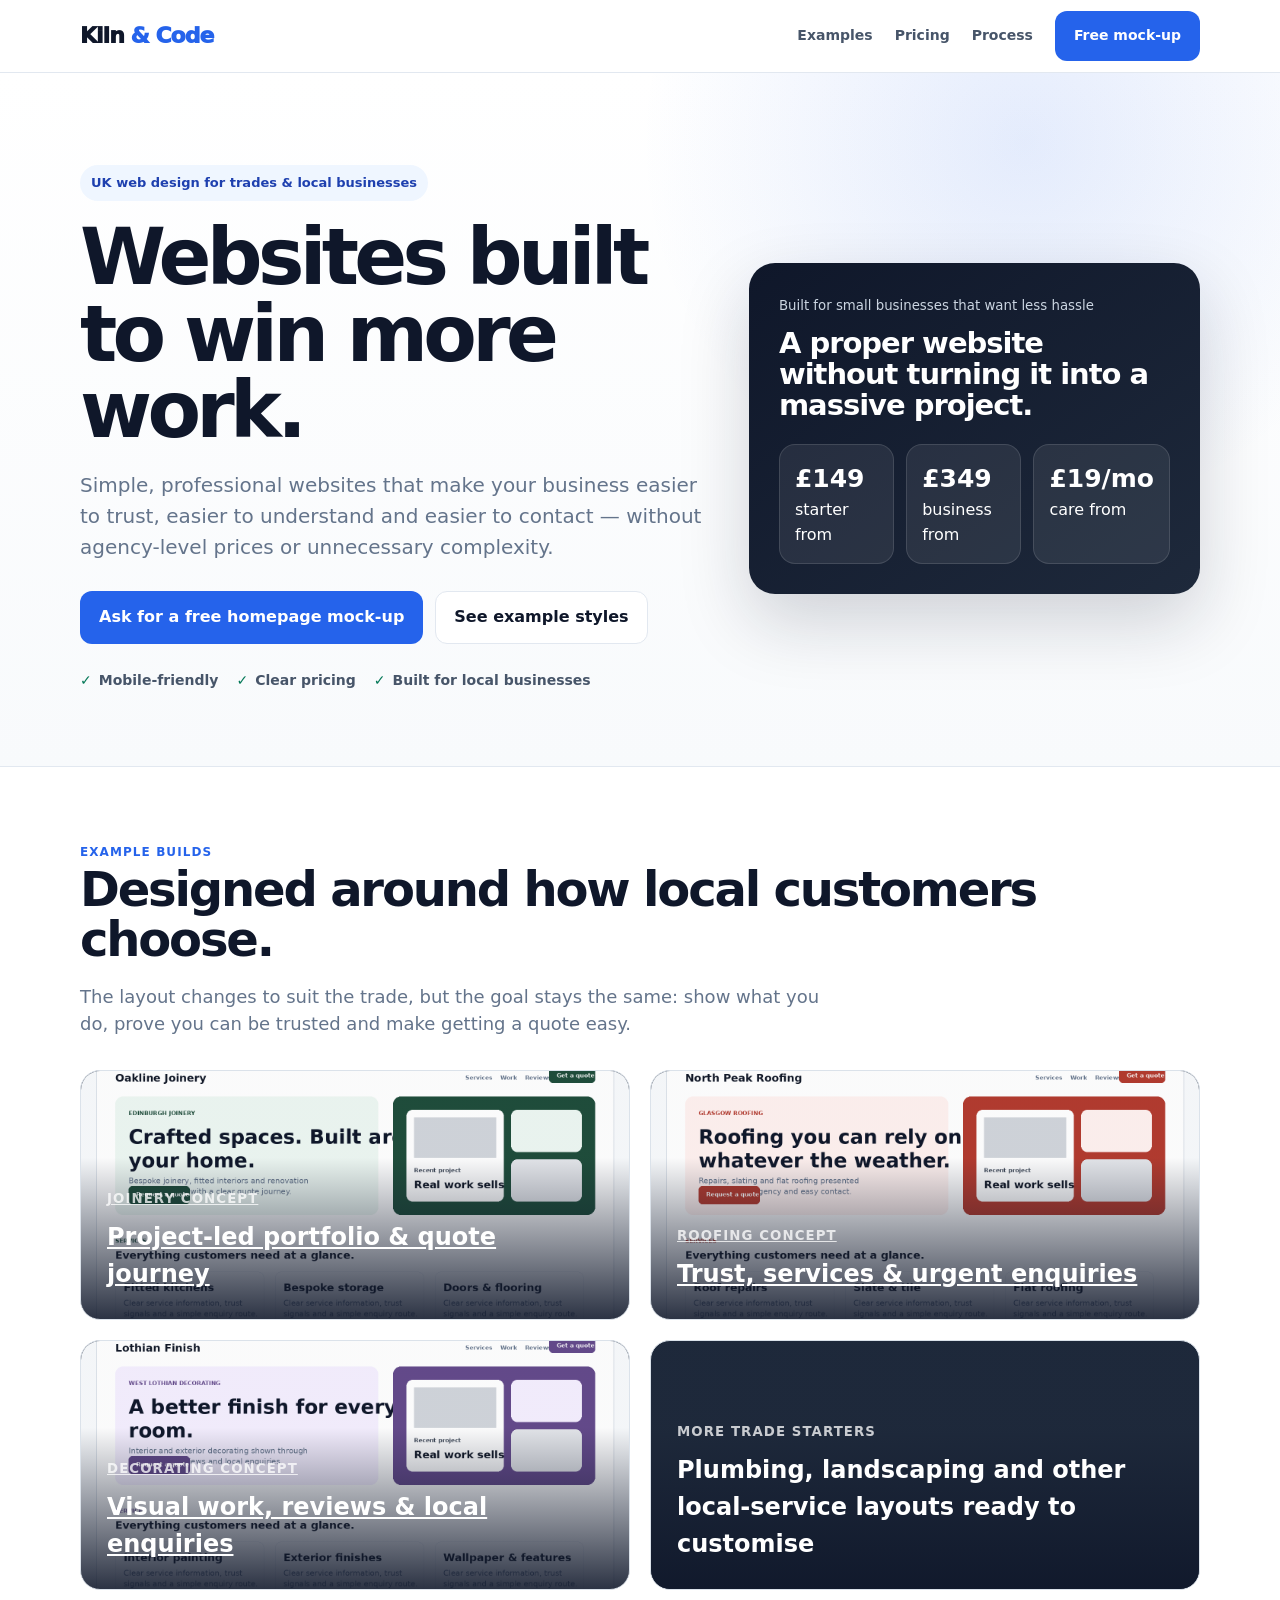
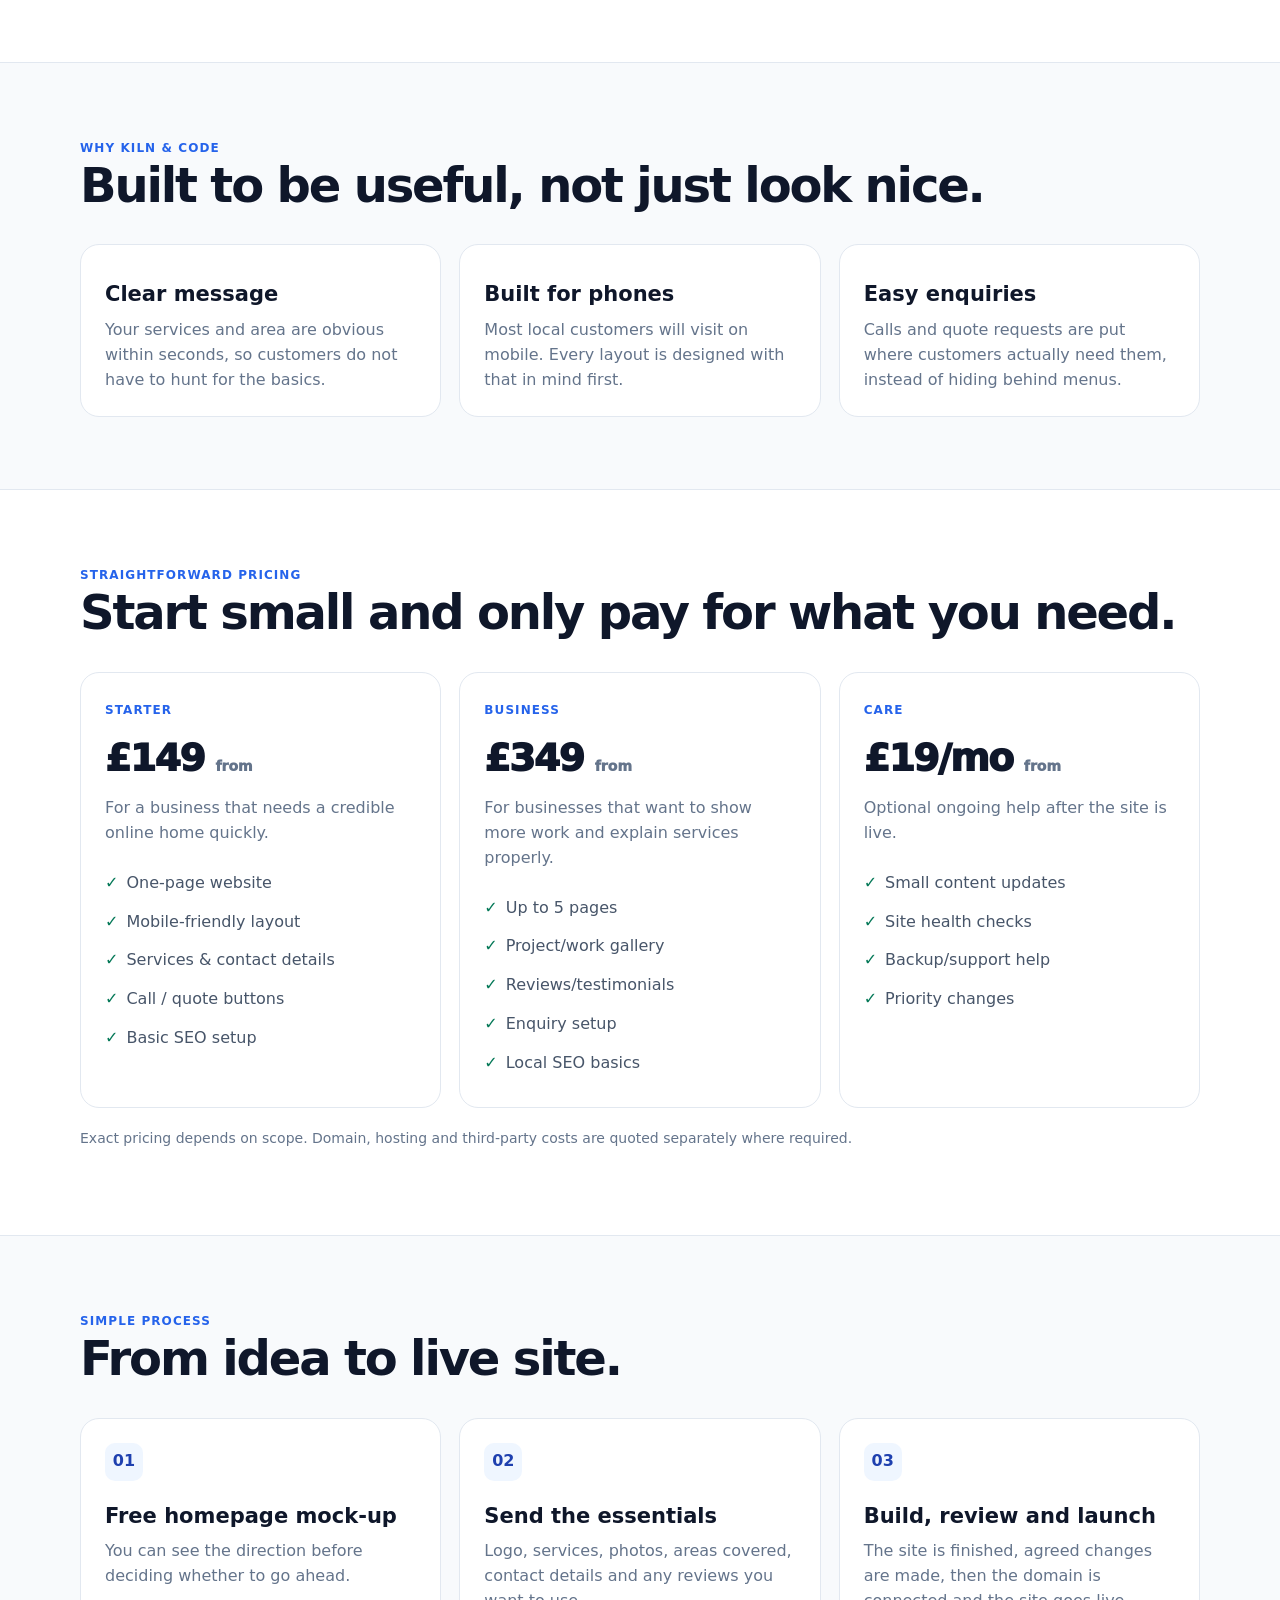
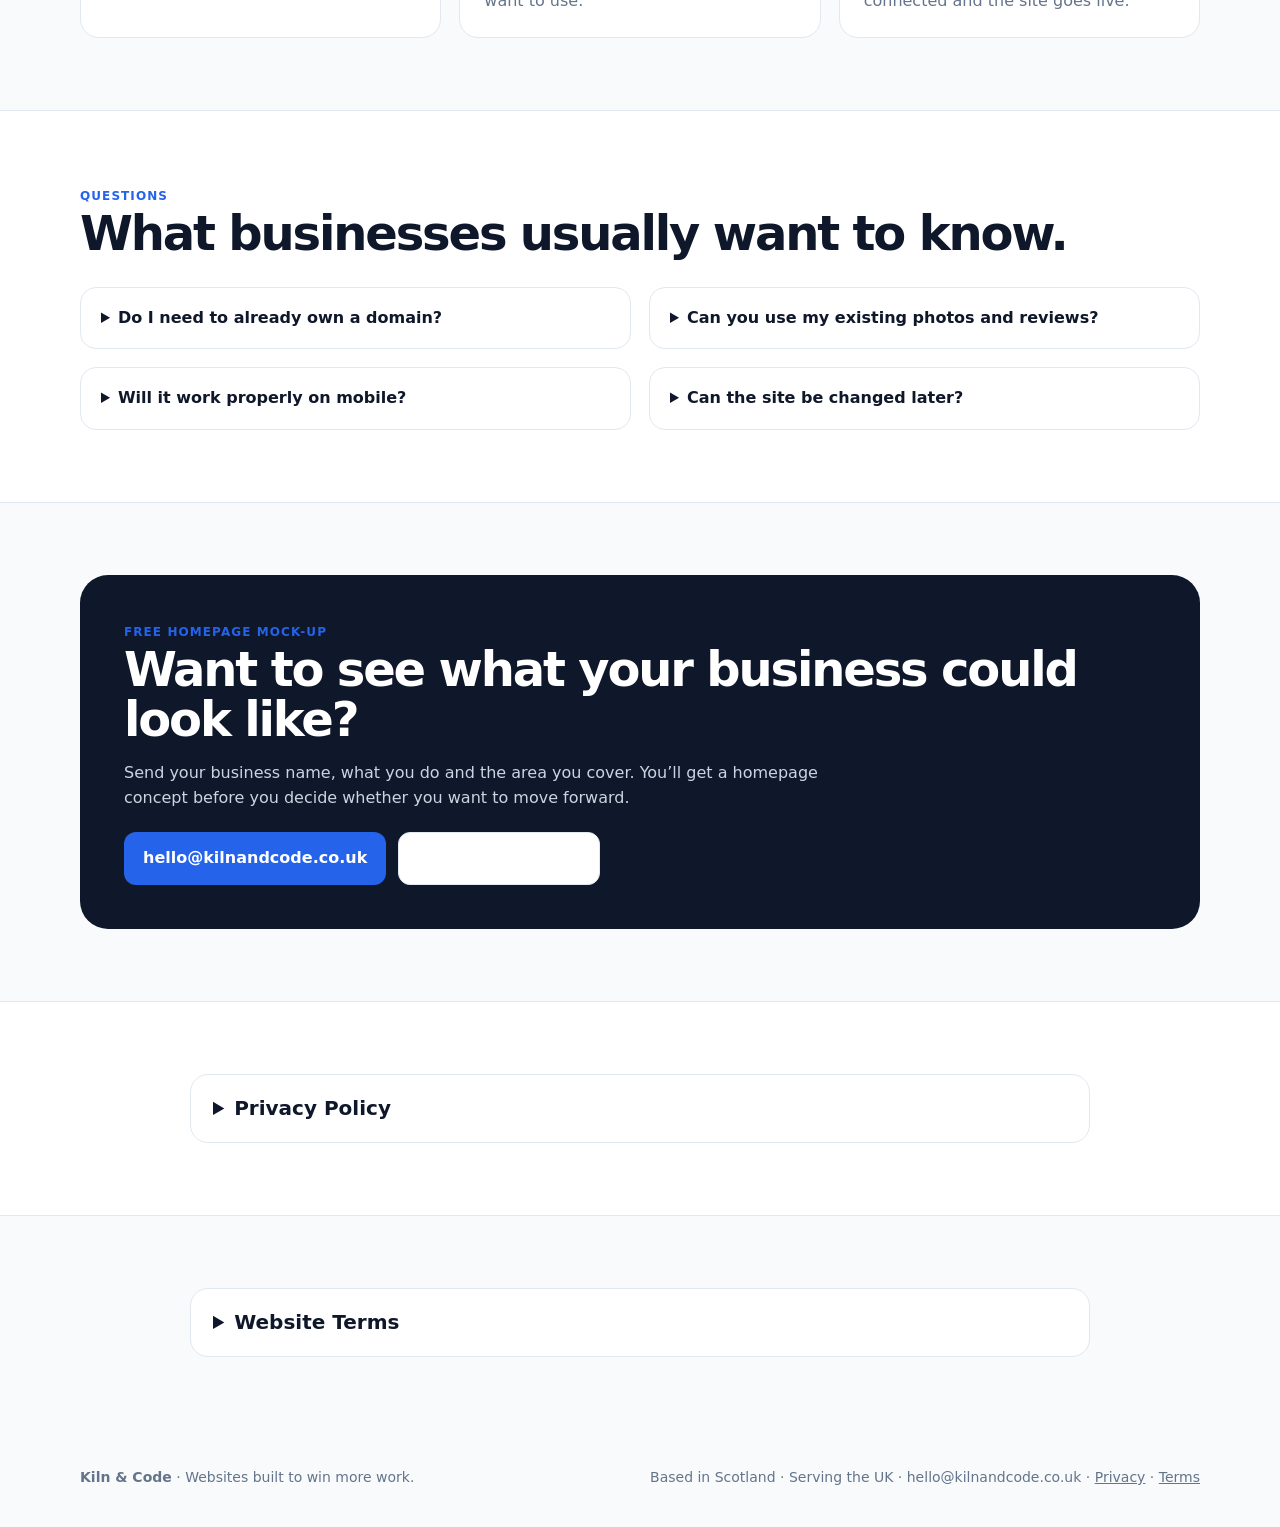
==== index.html @ be952a9f "Update Kiln & Code website for UK-wide service" ====
<!doctype html>
<html lang="en-GB">
<head>
  <meta charset="utf-8">
  <meta name="viewport" content="width=device-width,initial-scale=1">
  <meta name="description" content="Kiln & Code builds straightforward, mobile-friendly websites for trades and local businesses across the UK.">
  <meta name="theme-color" content="#0f172a">
  <title>Kiln & Code — Websites built to win more work</title>
  <style>
    :root{
      --ink:#0f172a; --muted:#64748b; --bg:#f8fafc; --card:#fff; --line:#e2e8f0;
      --accent:#2563eb; --accent-dark:#1d4ed8; --soft:#eff6ff; --success:#047857; --max:1120px;
    }
    *{box-sizing:border-box}
    html{scroll-behavior:smooth}
    body{margin:0;font-family:Inter,ui-sans-serif,system-ui,-apple-system,BlinkMacSystemFont,"Segoe UI",sans-serif;color:var(--ink);background:var(--bg);line-height:1.55}
    a{color:inherit}
    .wrap{width:min(var(--max),calc(100% - 36px));margin:auto}
    .nav{position:sticky;top:0;z-index:20;background:rgba(255,255,255,.94);backdrop-filter:blur(12px);border-bottom:1px solid var(--line)}
    .nav .wrap{height:72px;display:flex;align-items:center;justify-content:space-between;gap:20px}
    .brand{font-weight:950;letter-spacing:-.045em;font-size:22px;text-decoration:none}
    .brand span{color:var(--accent)}
    .links{display:flex;gap:22px;align-items:center}
    .links a{text-decoration:none;color:#475569;font-weight:700;font-size:14px}
    .btn{display:inline-flex;align-items:center;justify-content:center;padding:13px 18px;border-radius:12px;text-decoration:none;font-weight:850;border:1px solid transparent;transition:.2s ease}
    .btn:hover{transform:translateY(-1px)}
    .btn.primary{background:var(--accent);color:#fff}
    .btn.primary:hover{background:var(--accent-dark)}
    .btn.secondary{background:#fff;border-color:var(--line)}
    .hero{padding:92px 0 74px;background:
      radial-gradient(circle at 80% 10%,rgba(37,99,235,.12),transparent 32%),
      linear-gradient(180deg,#fff,#f8fafc)}
    .hero-grid{display:grid;grid-template-columns:1.16fr .84fr;gap:46px;align-items:center}
    .eyebrow{display:inline-flex;align-items:center;gap:8px;padding:8px 11px;border-radius:999px;background:var(--soft);color:#1e40af;font-size:13px;font-weight:850}
    h1{font-size:clamp(46px,7vw,78px);letter-spacing:-.06em;line-height:.98;margin:18px 0 22px}
    .hero p{font-size:20px;color:var(--muted);max-width:700px}
    .actions{display:flex;gap:12px;flex-wrap:wrap;margin-top:28px}
    .trust-row{display:flex;gap:18px;flex-wrap:wrap;margin-top:26px;color:#475569;font-size:14px;font-weight:700}
    .trust-row span:before{content:"✓";color:var(--success);margin-right:7px;font-weight:900}
    .panel{background:linear-gradient(145deg,#0f172a,#1e293b);color:#fff;border-radius:26px;padding:30px;box-shadow:0 28px 70px rgba(15,23,42,.18)}
    .panel small{color:#cbd5e1}
    .panel h2{font-size:29px;line-height:1.08;letter-spacing:-.035em;margin:10px 0 22px}
    .stats{display:grid;grid-template-columns:repeat(3,1fr);gap:12px}
    .stat{background:rgba(255,255,255,.08);border:1px solid rgba(255,255,255,.12);border-radius:16px;padding:15px}
    .stat strong{display:block;font-size:25px}
    .section{padding:72px 0}
    .section.white{background:#fff;border-block:1px solid var(--line)}
    .section h2{font-size:clamp(32px,4vw,48px);letter-spacing:-.045em;margin:0 0 14px;line-height:1.05}
    .lead{font-size:18px;color:var(--muted);max-width:760px}
    .tag{font-size:12px;font-weight:900;color:var(--accent);text-transform:uppercase;letter-spacing:.09em}
    .cards{display:grid;grid-template-columns:repeat(3,1fr);gap:18px;margin-top:34px}
    .card{background:var(--card);border:1px solid var(--line);border-radius:19px;padding:24px}
    .card h3{margin:9px 0 7px;font-size:21px}
    .card p{color:var(--muted);margin:0}
    .price{font-size:38px;font-weight:950;letter-spacing:-.045em;margin:8px 0}
    .price small{font-size:14px;color:var(--muted);letter-spacing:0}
    .features{padding:0;list-style:none;margin:18px 0 0}
    .features li{padding:7px 0;color:#475569}
    .features li:before{content:"✓";font-weight:900;color:var(--success);margin-right:8px}
    .showcase{display:grid;grid-template-columns:repeat(2,1fr);gap:20px;margin-top:32px}
    .shot{min-height:250px;border-radius:20px;color:#fff;display:flex;flex-direction:column;justify-content:flex-end;background:#1e293b;position:relative;overflow:hidden;border:1px solid #dbe2ea}.shot img{position:absolute;inset:0;width:100%;height:100%;object-fit:cover}.shot .shot-copy{position:relative;z-index:2;padding:26px}.shot:after{content:"";position:absolute;inset:0;background:linear-gradient(180deg,rgba(15,23,42,.02) 35%,rgba(15,23,42,.88))}
        .shot small{opacity:.76;font-weight:800;letter-spacing:.08em}
    .shot h3{font-size:24px;margin:8px 0 0}
    .process{counter-reset:step}
    .process .card{position:relative}
    .process .card:before{counter-increment:step;content:"0" counter(step);display:inline-flex;width:38px;height:38px;border-radius:10px;background:var(--soft);color:#1e40af;align-items:center;justify-content:center;font-weight:900;margin-bottom:10px}
    .faq{display:grid;grid-template-columns:1fr 1fr;gap:18px;margin-top:28px}
    .faq details{background:#fff;border:1px solid var(--line);border-radius:16px;padding:18px 20px}
    .faq summary{font-weight:850;cursor:pointer}
    .faq p{color:var(--muted);margin:12px 0 0}
    .contact{background:#0f172a;color:#fff;border-radius:28px;padding:44px}
    .contact p{color:#cbd5e1;max-width:720px}
    .contact-links{display:flex;gap:12px;flex-wrap:wrap;margin-top:22px}
    .note{margin-top:20px;color:#64748b;font-size:14px}
    .footer{padding:38px 0;color:#64748b;font-size:14px}
    .footer-row{display:flex;justify-content:space-between;gap:20px;flex-wrap:wrap}
    @media(max-width:820px){
      .hero-grid,.cards,.showcase,.faq{grid-template-columns:1fr}
      .links a:not(.btn){display:none}
      .hero{padding-top:62px}
      .stats{grid-template-columns:1fr}
      .contact{padding:30px}
    }
  
.legal-wrap{max-width:900px}
.legal-details{border:1px solid var(--line);border-radius:18px;background:#fff;padding:18px 22px}
.legal-details summary{cursor:pointer;font-size:20px;font-weight:900}
.legal-content{margin-top:20px;color:#475569}
.legal-content nav,.legal-content footer{display:none}
.legal-content h1{font-size:34px;line-height:1.1;margin:0 0 14px;letter-spacing:-.03em}
.legal-content h2{font-size:22px;margin:26px 0 8px}
.legal-content p,.legal-content li{font-size:15px}
.legal-content a{color:var(--accent)}

</style>
  <script type="application/ld+json">
  {
    "@context":"https://schema.org",
    "@type":"ProfessionalService",
    "name":"Kiln & Code",
    "url":"https://kilnandcode.co.uk",
    "email":"hello@kilnandcode.co.uk",
    "areaServed":"United Kingdom",
    "description":"Web design for trades and local businesses across the UK."
  }
  </script>
</head>
<body>
  <nav class="nav">
    <div class="wrap">
      <a class="brand" href="#">Kiln <span>& Code</span></a>
      <div class="links">
        <a href="#work">Examples</a>
        <a href="#pricing">Pricing</a>
        <a href="#process">Process</a>
        <a class="btn primary" href="mailto:hello@kilnandcode.co.uk?subject=Free%20homepage%20mock-up">Free mock-up</a>
      </div>
    </div>
  </nav>

  <header class="hero">
    <div class="wrap hero-grid">
      <div>
        <span class="eyebrow">UK web design for trades & local businesses</span>
        <h1>Websites built to win more work.</h1>
        <p>Simple, professional websites that make your business easier to trust, easier to understand and easier to contact — without agency-level prices or unnecessary complexity.</p>
        <div class="actions">
          <a class="btn primary" href="mailto:hello@kilnandcode.co.uk?subject=Free%20homepage%20mock-up&body=Business%20name%3A%0AWhat%20you%20do%3A%0AArea%20you%20cover%3A">Ask for a free homepage mock-up</a>
          <a class="btn secondary" href="#work">See example styles</a>
        </div>
        <div class="trust-row">
          <span>Mobile-friendly</span><span>Clear pricing</span><span>Built for local businesses</span>
        </div>
      </div>

      <aside class="panel">
        <small>Built for small businesses that want less hassle</small>
        <h2>A proper website without turning it into a massive project.</h2>
        <div class="stats">
          <div class="stat"><strong>£149</strong><span>starter from</span></div>
          <div class="stat"><strong>£349</strong><span>business from</span></div>
          <div class="stat"><strong>£19/mo</strong><span>care from</span></div>
        </div>
      </aside>
    </div>
  </header>

  <section class="section white" id="work">
    <div class="wrap">
      <span class="tag">Example builds</span>
      <h2>Designed around how local customers choose.</h2>
      <p class="lead">The layout changes to suit the trade, but the goal stays the same: show what you do, prove you can be trusted and make getting a quote easy.</p>
      <div class="showcase">
        <a class="shot" href="#work"><img src="[data-uri]" alt="Joinery website concept"><div class="shot-copy"><small>JOINERY CONCEPT</small><h3>Project-led portfolio & quote journey</h3></div></a>
        <a class="shot" href="#work"><img src="[data-uri]" alt="Roofing website concept"><div class="shot-copy"><small>ROOFING CONCEPT</small><h3>Trust, services & urgent enquiries</h3></div></a>
        <a class="shot" href="#work"><img src="[data-uri]" alt="Decorator website concept"><div class="shot-copy"><small>DECORATING CONCEPT</small><h3>Visual work, reviews & local enquiries</h3></div></a>
        <div class="shot"><div class="shot-copy"><small>MORE TRADE STARTERS</small><h3>Plumbing, landscaping and other local-service layouts ready to customise</h3></div></div>
      </div>
    </div>
  </section>

  <section class="section">
    <div class="wrap">
      <span class="tag">Why Kiln & Code</span>
      <h2>Built to be useful, not just look nice.</h2>
      <div class="cards">
        <article class="card"><h3>Clear message</h3><p>Your services and area are obvious within seconds, so customers do not have to hunt for the basics.</p></article>
        <article class="card"><h3>Built for phones</h3><p>Most local customers will visit on mobile. Every layout is designed with that in mind first.</p></article>
        <article class="card"><h3>Easy enquiries</h3><p>Calls and quote requests are put where customers actually need them, instead of hiding behind menus.</p></article>
      </div>
    </div>
  </section>

  <section class="section white" id="pricing">
    <div class="wrap">
      <span class="tag">Straightforward pricing</span>
      <h2>Start small and only pay for what you need.</h2>
      <div class="cards">
        <article class="card">
          <span class="tag">Starter</span>
          <div class="price">£149 <small>from</small></div>
          <p>For a business that needs a credible online home quickly.</p>
          <ul class="features">
            <li>One-page website</li><li>Mobile-friendly layout</li><li>Services & contact details</li><li>Call / quote buttons</li><li>Basic SEO setup</li>
          </ul>
        </article>
        <article class="card">
          <span class="tag">Business</span>
          <div class="price">£349 <small>from</small></div>
          <p>For businesses that want to show more work and explain services properly.</p>
          <ul class="features">
            <li>Up to 5 pages</li><li>Project/work gallery</li><li>Reviews/testimonials</li><li>Enquiry setup</li><li>Local SEO basics</li>
          </ul>
        </article>
        <article class="card">
          <span class="tag">Care</span>
          <div class="price">£19/mo <small>from</small></div>
          <p>Optional ongoing help after the site is live.</p>
          <ul class="features">
            <li>Small content updates</li><li>Site health checks</li><li>Backup/support help</li><li>Priority changes</li>
          </ul>
        </article>
      </div>
      <p class="note">Exact pricing depends on scope. Domain, hosting and third-party costs are quoted separately where required.</p>
    </div>
  </section>

  <section class="section process" id="process">
    <div class="wrap">
      <span class="tag">Simple process</span>
      <h2>From idea to live site.</h2>
      <div class="cards">
        <article class="card"><h3>Free homepage mock-up</h3><p>You can see the direction before deciding whether to go ahead.</p></article>
        <article class="card"><h3>Send the essentials</h3><p>Logo, services, photos, areas covered, contact details and any reviews you want to use.</p></article>
        <article class="card"><h3>Build, review and launch</h3><p>The site is finished, agreed changes are made, then the domain is connected and the site goes live.</p></article>
      </div>
    </div>
  </section>

  <section class="section white">
    <div class="wrap">
      <span class="tag">Questions</span>
      <h2>What businesses usually want to know.</h2>
      <div class="faq">
        <details><summary>Do I need to already own a domain?</summary><p>No. If you already have one it can usually be connected; if not, you can be guided through buying one.</p></details>
        <details><summary>Can you use my existing photos and reviews?</summary><p>Yes, as long as you have permission to use them. Real work and genuine customer feedback usually make a site much stronger.</p></details>
        <details><summary>Will it work properly on mobile?</summary><p>Yes. Mobile layout is treated as a core part of the build, not an afterthought.</p></details>
        <details><summary>Can the site be changed later?</summary><p>Yes. Small ongoing updates can be handled through the optional care plan, or changes can be quoted separately.</p></details>
      </div>
    </div>
  </section>

  <section class="section">
    <div class="wrap contact">
      <span class="tag">Free homepage mock-up</span>
      <h2>Want to see what your business could look like?</h2>
      <p>Send your business name, what you do and the area you cover. You’ll get a homepage concept before you decide whether you want to move forward.</p>
      <div class="contact-links">
        <a class="btn primary" href="mailto:hello@kilnandcode.co.uk?subject=Free%20homepage%20mock-up&body=Business%20name%3A%0AWhat%20you%20do%3A%0AArea%20you%20cover%3A">hello@kilnandcode.co.uk</a>
        <a class="btn secondary" href="https://kilnandcode.co.uk">kilnandcode.co.uk</a>
      </div>
    </div>
  </section>

  
<section class="section white" id="privacy">
  <div class="wrap legal-wrap">
    <details class="legal-details">
      <summary>Privacy Policy</summary>
      <div class="legal-content"><main class="wrap"><a class="back" href="/">← Kiln & Code</a><h1>Privacy Policy</h1><p>Last updated: 28 September 2026</p><div class="box"><strong>Contact:</strong> hello@kilnandcode.co.uk</div><p>Kiln & Code is a web-design business based in Scotland. This notice explains how personal information is handled when you visit our website or contact us.</p><h2>Information we collect</h2><p>We may receive your name, email address, phone number, business details and any information you choose to send us by email or during a project enquiry. The current website does not use an enquiry form, advertising trackers or analytics cookies.</p><h2>Why we use it</h2><p>We use information to respond to enquiries, prepare website mock-ups and quotes, deliver agreed services, manage payments and keep appropriate business records. Depending on the situation, our lawful basis may be taking steps at your request before a contract, performing a contract, complying with legal obligations, or our legitimate interests in running and improving the business.</p><h2>Who may receive information</h2><p>We may use service providers such as email, hosting, cloud-storage and payment providers where necessary to run the business. These providers process information under their own terms and data-protection obligations. We do not sell personal information.</p><h2>How long we keep it</h2><p>We keep information only for as long as reasonably needed for the enquiry, project, accounting, legal or support purpose for which it was collected.</p><h2>Your rights</h2><p>Depending on UK data-protection law and your circumstances, you may have rights to access, correct, erase, restrict or object to certain uses of your information. You may also complain to the UK Information Commissioner’s Office (ICO).</p><h2>Updates</h2><p>If we later add analytics, cookies, contact forms or other tools that change how data is handled, this notice will be updated.</p></main></div>
    </details>
  </div>
</section>
<section class="section" id="terms">
  <div class="wrap legal-wrap">
    <details class="legal-details">
      <summary>Website Terms</summary>
      <div class="legal-content"><main class="wrap"><a class="back" href="/">← Kiln & Code</a><h1>Website Terms</h1><p>Last updated: 28 September 2026</p><div class="box">These are terms for using this public website. Individual client projects are subject to a separate agreed scope, quote and any service terms provided for that project.</div><h2>Website information</h2><p>We aim to keep this website accurate and useful, but information may change. Package prices shown as “from” prices are indicative starting points and do not create a binding quote or contract.</p><h2>Demo work</h2><p>Concept examples on this site may use fictional businesses and illustrative content to demonstrate possible website styles. They should not be treated as claims that the fictional businesses are real clients.</p><h2>Intellectual property</h2><p>Unless otherwise stated, the Kiln & Code branding, website copy, layouts and original demo material on this site are owned by Kiln & Code or used with permission. You may view the site for normal personal or business evaluation, but you may not copy or republish substantial parts without permission.</p><h2>External services and links</h2><p>Links to third-party services are provided for convenience. We are not responsible for the content, security or availability of third-party sites.</p><h2>Liability</h2><p>Nothing in these terms excludes liability where the law does not allow it to be excluded. Subject to that, this website is provided for general information and we are not responsible for losses caused solely by reliance on information on this public site where a project-specific written agreement would reasonably be expected.</p><h2>Governing law</h2><p>These website terms are governed by the law of Scotland. If you have a question about these terms, email hello@kilnandcode.co.uk.</p></main></div>
    </details>
  </div>
</section>
<footer class="footer">
    <div class="wrap footer-row">
      <div><strong>Kiln & Code</strong> · Websites built to win more work.</div>
      <div>Based in Scotland · Serving the UK · hello@kilnandcode.co.uk · <a href="#privacy">Privacy</a> · <a href="#terms">Terms</a></div>
    </div>
  </footer>
</body>
</html>
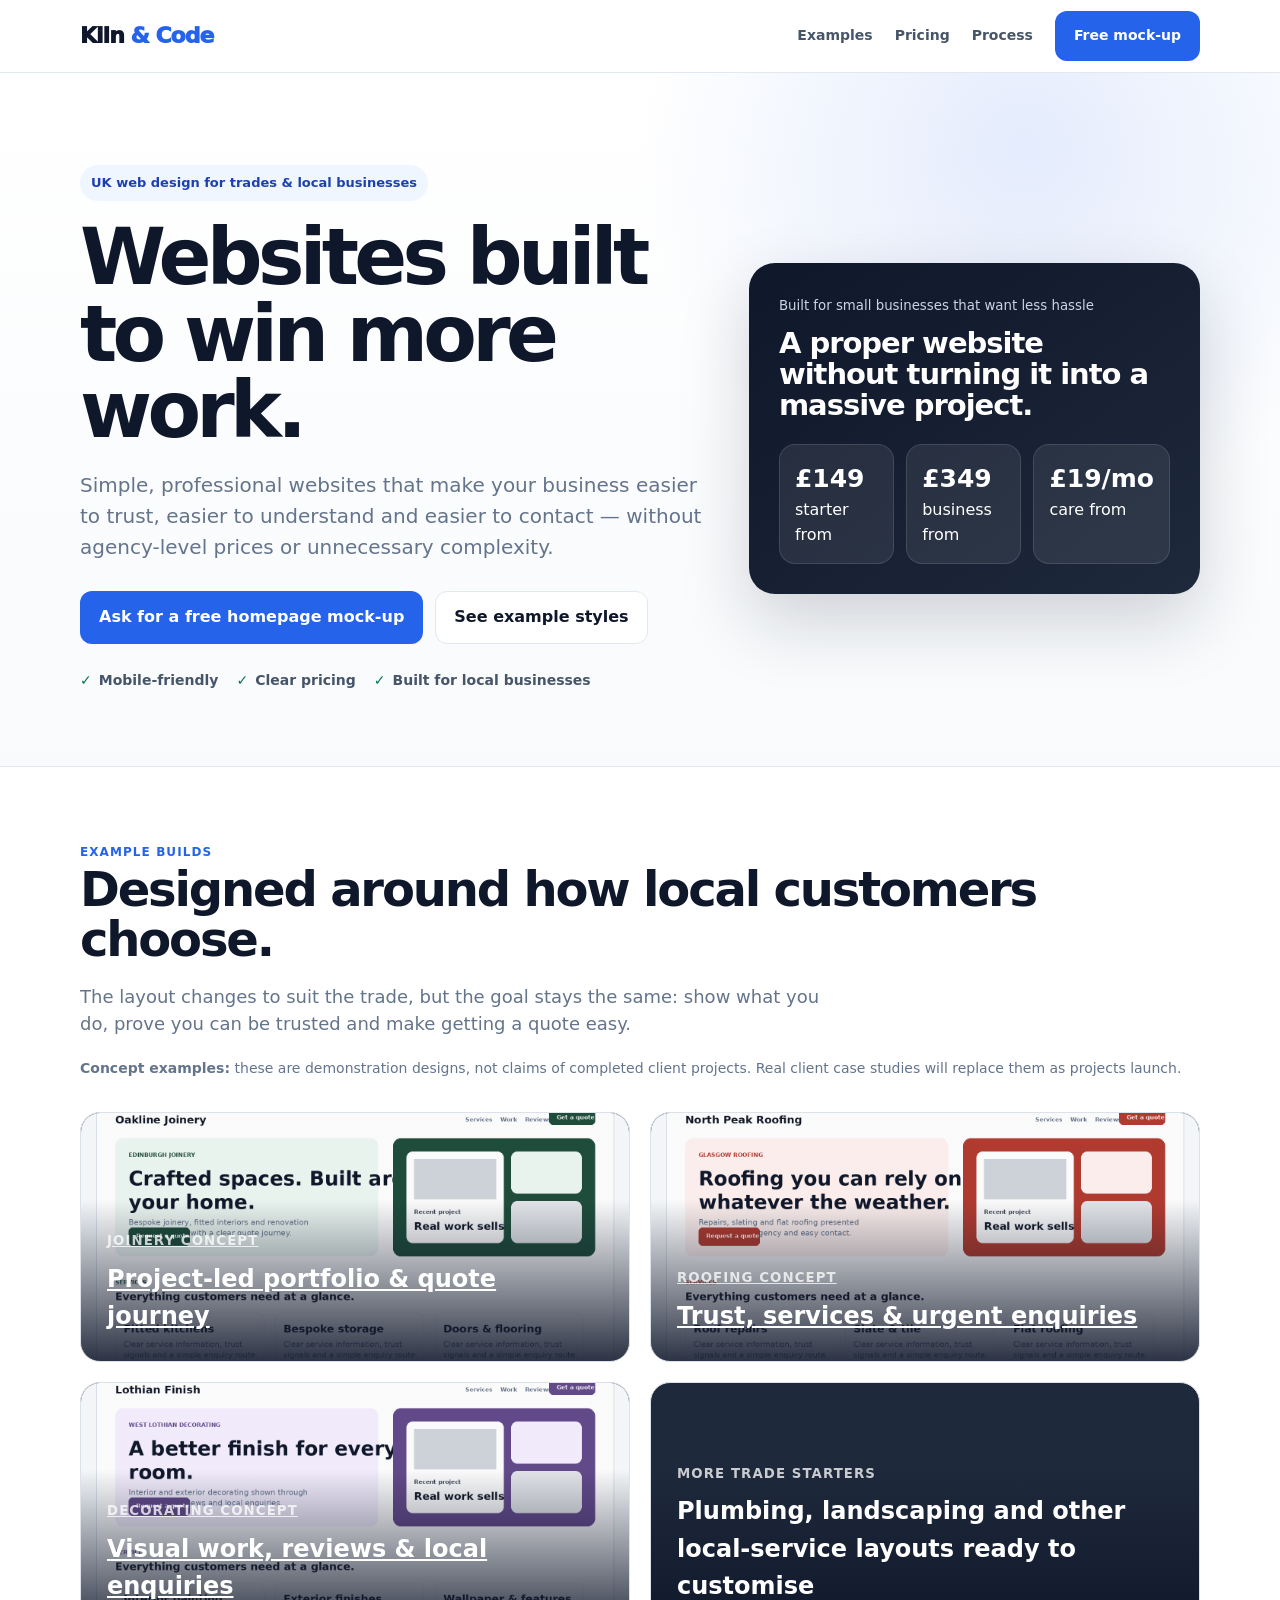
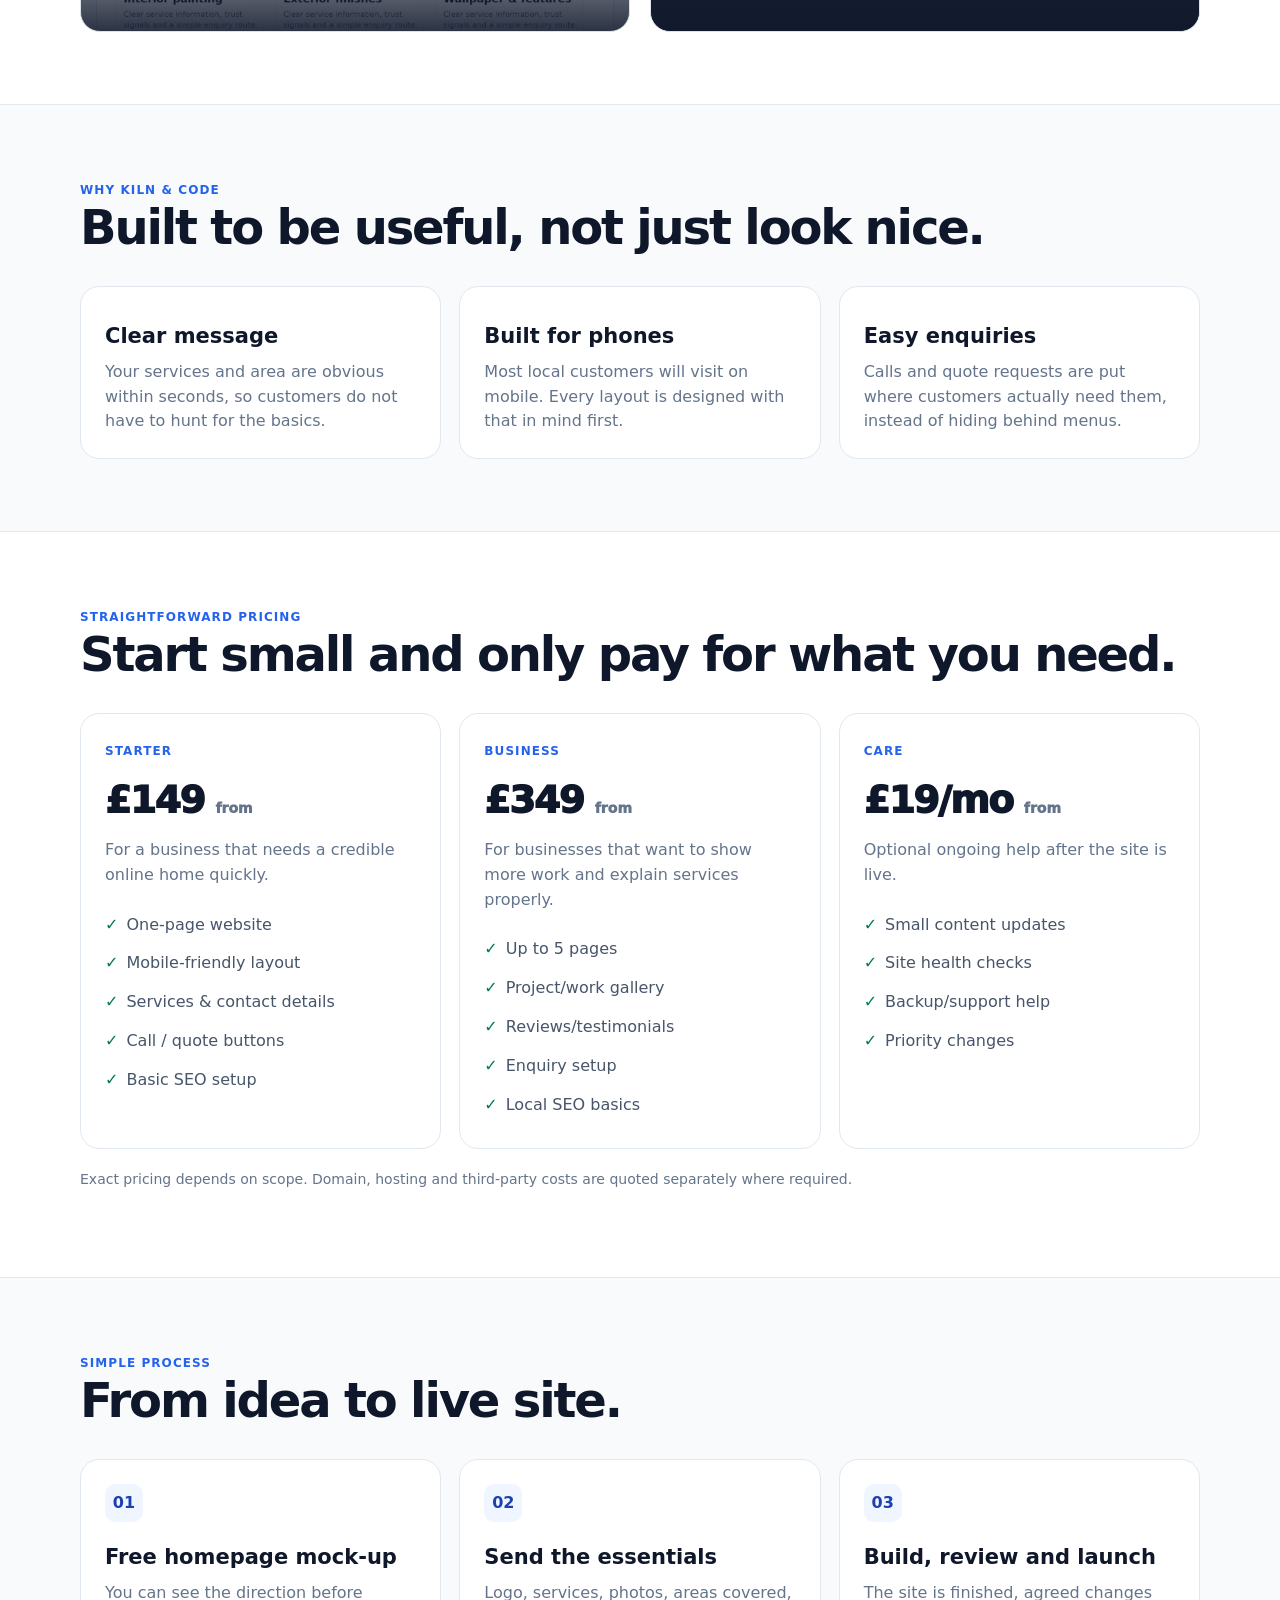
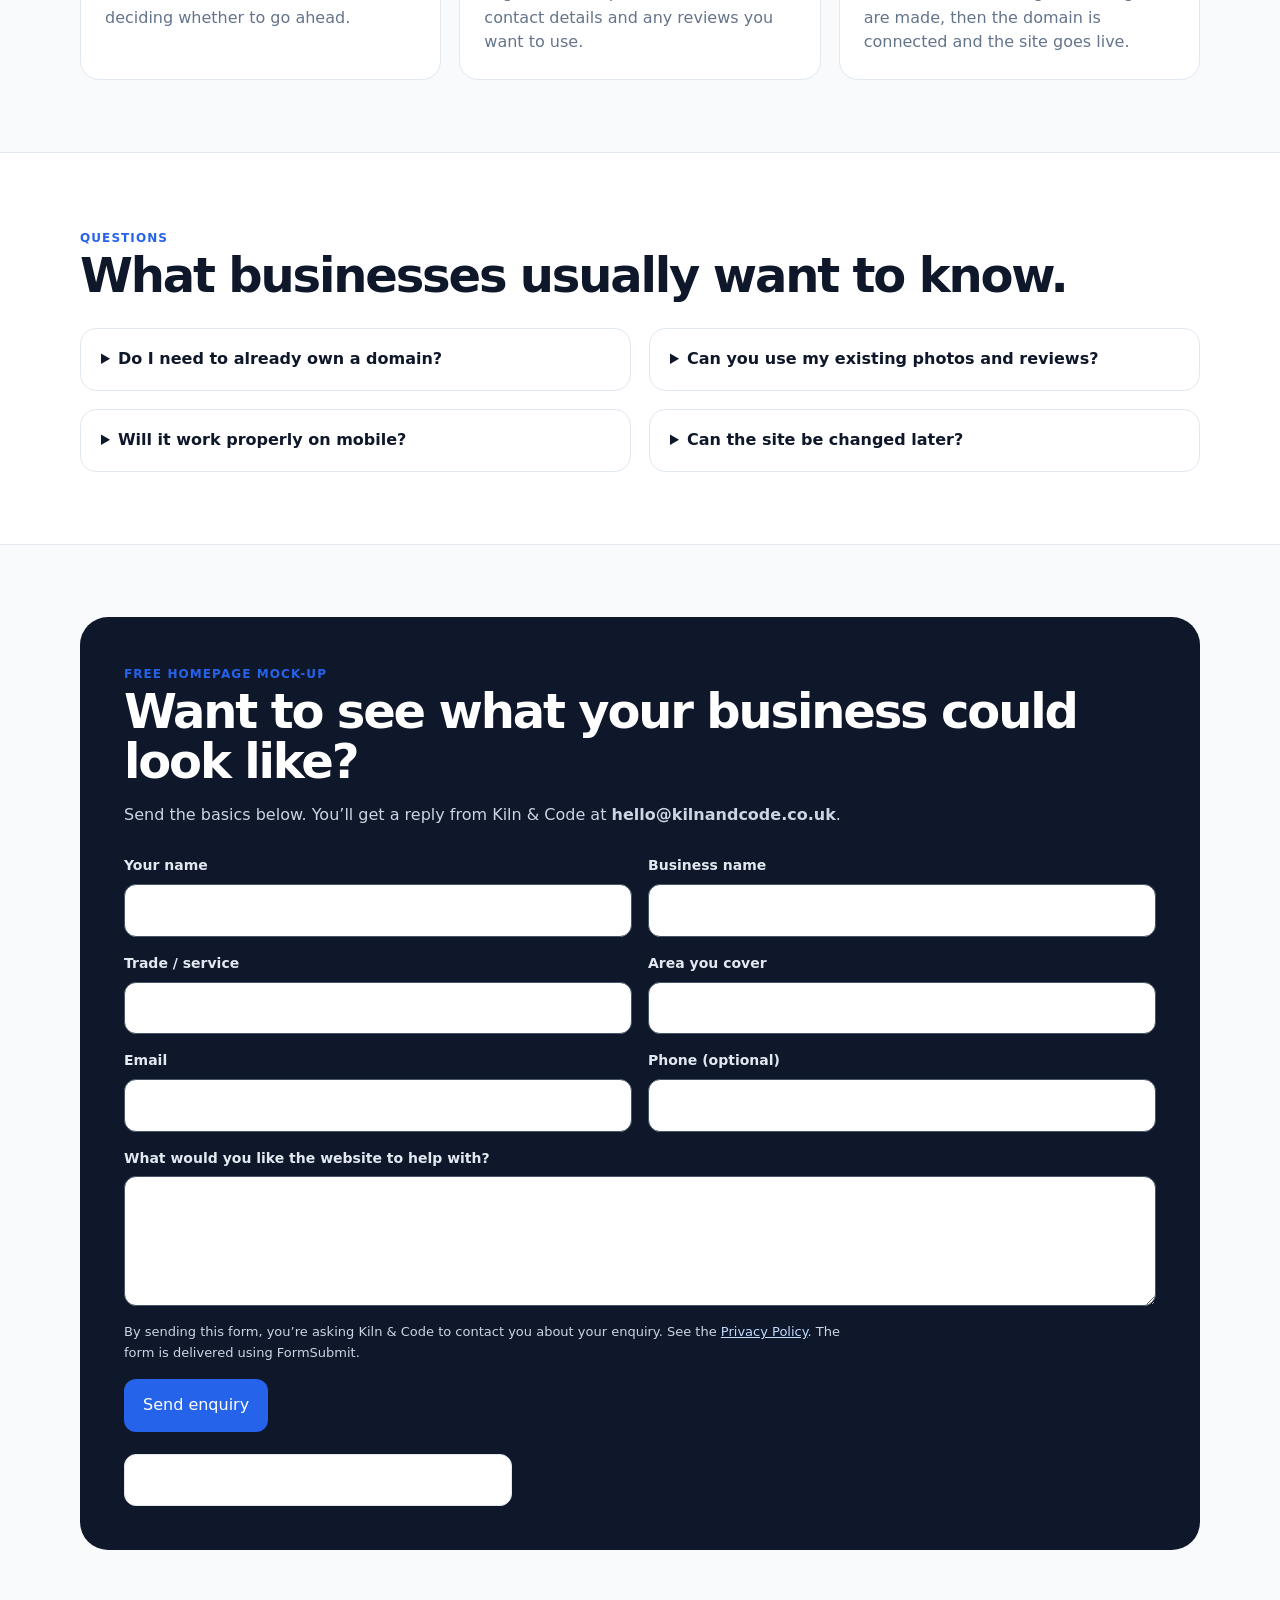
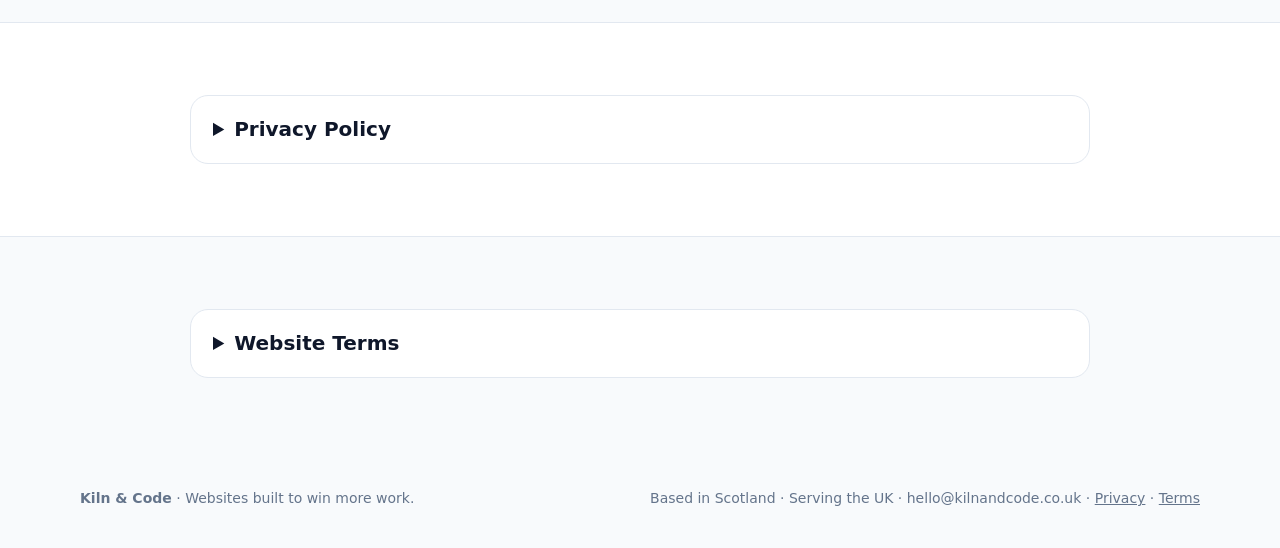
==== commit f8652ddc: "Improve UK lead capture, privacy and SEO" ====
--- a/index.html
+++ b/index.html
@@ -4,6 +4,16 @@
   <meta charset="utf-8">
   <meta name="viewport" content="width=device-width,initial-scale=1">
   <meta name="description" content="Kiln & Code builds straightforward, mobile-friendly websites for trades and local businesses across the UK.">
+  <meta name="robots" content="index,follow">
+  <link rel="canonical" href="https://www.kilnandcode.co.uk/">
+  <link rel="icon" href="/favicon.svg" type="image/svg+xml">
+  <meta property="og:title" content="Kiln & Code — Websites built to win more work">
+  <meta property="og:description" content="Straightforward, mobile-friendly websites for trades and local businesses across the UK.">
+  <meta property="og:type" content="website">
+  <meta property="og:url" content="https://www.kilnandcode.co.uk/">
+  <meta name="twitter:card" content="summary">
+  <meta name="twitter:title" content="Kiln & Code — Websites built to win more work">
+  <meta name="twitter:description" content="Straightforward, mobile-friendly websites for trades and local businesses across the UK.">
   <meta name="theme-color" content="#0f172a">
   <title>Kiln & Code — Websites built to win more work</title>
   <style>
@@ -74,12 +84,25 @@
     .note{margin-top:20px;color:#64748b;font-size:14px}
     .footer{padding:38px 0;color:#64748b;font-size:14px}
     .footer-row{display:flex;justify-content:space-between;gap:20px;flex-wrap:wrap}
+    .enquiry-form{margin-top:28px;display:grid;grid-template-columns:1fr 1fr;gap:16px}
+    .field{display:flex;flex-direction:column;gap:7px}
+    .field.full{grid-column:1/-1}
+    .field label{font-size:14px;font-weight:800;color:#e2e8f0}
+    .field input,.field textarea{width:100%;border:1px solid #475569;border-radius:12px;padding:13px 14px;font:inherit;background:#fff;color:#0f172a}
+    .field input:focus,.field textarea:focus{outline:3px solid rgba(96,165,250,.35);border-color:#60a5fa}
+    .field textarea{min-height:130px;resize:vertical}
+    .form-note{grid-column:1/-1;font-size:13px;color:#cbd5e1!important;margin:0}
+    .form-note a{color:#bfdbfe}
+    .enquiry-form .submit{grid-column:1/-1;justify-self:start;cursor:pointer;font:inherit}
+    .hp{position:absolute!important;left:-9999px!important;opacity:0!important}
     @media(max-width:820px){
       .hero-grid,.cards,.showcase,.faq{grid-template-columns:1fr}
       .links a:not(.btn){display:none}
       .hero{padding-top:62px}
       .stats{grid-template-columns:1fr}
       .contact{padding:30px}
+      .enquiry-form{grid-template-columns:1fr}
+      .field.full,.form-note,.enquiry-form .submit{grid-column:1}
     }
   
 .legal-wrap{max-width:900px}
@@ -98,7 +121,7 @@
     "@context":"https://schema.org",
     "@type":"ProfessionalService",
     "name":"Kiln & Code",
-    "url":"https://kilnandcode.co.uk",
+    "url":"https://www.kilnandcode.co.uk",
     "email":"hello@kilnandcode.co.uk",
     "areaServed":"United Kingdom",
     "description":"Web design for trades and local businesses across the UK."
@@ -113,7 +136,7 @@
         <a href="#work">Examples</a>
         <a href="#pricing">Pricing</a>
         <a href="#process">Process</a>
-        <a class="btn primary" href="mailto:hello@kilnandcode.co.uk?subject=Free%20homepage%20mock-up">Free mock-up</a>
+        <a class="btn primary" href="#enquiry">Free mock-up</a>
       </div>
     </div>
   </nav>
@@ -125,7 +148,7 @@
         <h1>Websites built to win more work.</h1>
         <p>Simple, professional websites that make your business easier to trust, easier to understand and easier to contact — without agency-level prices or unnecessary complexity.</p>
         <div class="actions">
-          <a class="btn primary" href="mailto:hello@kilnandcode.co.uk?subject=Free%20homepage%20mock-up&body=Business%20name%3A%0AWhat%20you%20do%3A%0AArea%20you%20cover%3A">Ask for a free homepage mock-up</a>
+          <a class="btn primary" href="#enquiry">Ask for a free homepage mock-up</a>
           <a class="btn secondary" href="#work">See example styles</a>
         </div>
         <div class="trust-row">
@@ -150,6 +173,7 @@
       <span class="tag">Example builds</span>
       <h2>Designed around how local customers choose.</h2>
       <p class="lead">The layout changes to suit the trade, but the goal stays the same: show what you do, prove you can be trusted and make getting a quote easy.</p>
+      <p class="note"><strong>Concept examples:</strong> these are demonstration designs, not claims of completed client projects. Real client case studies will replace them as projects launch.</p>
       <div class="showcase">
         <a class="shot" href="#work"><img src="[data-uri]" alt="Joinery website concept"><div class="shot-copy"><small>JOINERY CONCEPT</small><h3>Project-led portfolio & quote journey</h3></div></a>
         <a class="shot" href="#work"><img src="[data-uri]" alt="Roofing website concept"><div class="shot-copy"><small>ROOFING CONCEPT</small><h3>Trust, services & urgent enquiries</h3></div></a>
@@ -230,14 +254,29 @@
     </div>
   </section>
 
-  <section class="section">
+  <section class="section" id="enquiry">
     <div class="wrap contact">
       <span class="tag">Free homepage mock-up</span>
       <h2>Want to see what your business could look like?</h2>
-      <p>Send your business name, what you do and the area you cover. You’ll get a homepage concept before you decide whether you want to move forward.</p>
+      <p>Send the basics below. You’ll get a reply from Kiln & Code at <strong>hello@kilnandcode.co.uk</strong>.</p>
+      <form class="enquiry-form" action="https://formsubmit.co/hello@kilnandcode.co.uk" method="POST">
+        <input type="hidden" name="_subject" value="New Kiln & Code website enquiry">
+        <input type="hidden" name="_template" value="table">
+        <input type="hidden" name="_next" value="https://www.kilnandcode.co.uk/thanks.html">
+        <input type="hidden" name="_url" value="https://www.kilnandcode.co.uk/">
+        <input class="hp" type="text" name="_honey" tabindex="-1" autocomplete="off">
+        <div class="field"><label for="name">Your name</label><input id="name" name="name" autocomplete="name" required></div>
+        <div class="field"><label for="business">Business name</label><input id="business" name="business" autocomplete="organization" required></div>
+        <div class="field"><label for="trade">Trade / service</label><input id="trade" name="trade" required></div>
+        <div class="field"><label for="area">Area you cover</label><input id="area" name="area" required></div>
+        <div class="field"><label for="email">Email</label><input id="email" name="email" type="email" autocomplete="email" required></div>
+        <div class="field"><label for="phone">Phone (optional)</label><input id="phone" name="phone" type="tel" autocomplete="tel"></div>
+        <div class="field full"><label for="message">What would you like the website to help with?</label><textarea id="message" name="message" required></textarea></div>
+        <p class="form-note">By sending this form, you’re asking Kiln & Code to contact you about your enquiry. See the <a href="#privacy">Privacy Policy</a>. The form is delivered using FormSubmit.</p>
+        <button class="btn primary submit" type="submit">Send enquiry</button>
+      </form>
       <div class="contact-links">
-        <a class="btn primary" href="mailto:hello@kilnandcode.co.uk?subject=Free%20homepage%20mock-up&body=Business%20name%3A%0AWhat%20you%20do%3A%0AArea%20you%20cover%3A">hello@kilnandcode.co.uk</a>
-        <a class="btn secondary" href="https://kilnandcode.co.uk">kilnandcode.co.uk</a>
+        <a class="btn secondary" href="mailto:hello@kilnandcode.co.uk">Prefer email? hello@kilnandcode.co.uk</a>
       </div>
     </div>
   </section>
@@ -247,7 +286,7 @@
   <div class="wrap legal-wrap">
     <details class="legal-details">
       <summary>Privacy Policy</summary>
-      <div class="legal-content"><main class="wrap"><a class="back" href="/">← Kiln & Code</a><h1>Privacy Policy</h1><p>Last updated: 28 September 2026</p><div class="box"><strong>Contact:</strong> hello@kilnandcode.co.uk</div><p>Kiln & Code is a web-design business based in Scotland. This notice explains how personal information is handled when you visit our website or contact us.</p><h2>Information we collect</h2><p>We may receive your name, email address, phone number, business details and any information you choose to send us by email or during a project enquiry. The current website does not use an enquiry form, advertising trackers or analytics cookies.</p><h2>Why we use it</h2><p>We use information to respond to enquiries, prepare website mock-ups and quotes, deliver agreed services, manage payments and keep appropriate business records. Depending on the situation, our lawful basis may be taking steps at your request before a contract, performing a contract, complying with legal obligations, or our legitimate interests in running and improving the business.</p><h2>Who may receive information</h2><p>We may use service providers such as email, hosting, cloud-storage and payment providers where necessary to run the business. These providers process information under their own terms and data-protection obligations. We do not sell personal information.</p><h2>How long we keep it</h2><p>We keep information only for as long as reasonably needed for the enquiry, project, accounting, legal or support purpose for which it was collected.</p><h2>Your rights</h2><p>Depending on UK data-protection law and your circumstances, you may have rights to access, correct, erase, restrict or object to certain uses of your information. You may also complain to the UK Information Commissioner’s Office (ICO).</p><h2>Updates</h2><p>If we later add analytics, cookies, contact forms or other tools that change how data is handled, this notice will be updated.</p></main></div>
+      <div class="legal-content"><main class="wrap"><a class="back" href="/">← Kiln & Code</a><h1>Privacy Policy</h1><p>Last updated: 28 September 2026</p><div class="box"><strong>Contact:</strong> hello@kilnandcode.co.uk</div><p>Kiln & Code is a web-design business based in Scotland and serving the UK. This notice explains how personal information is handled when you visit the website, make an enquiry, become a client, or receive limited business-to-business outreach from us.</p><h2>Information we collect</h2><p>When you contact us or use the enquiry form, we may receive your name, email address, phone number, business details and any information you choose to send. For targeted business outreach, we may also record limited public business-contact information such as a business name, contact name or role where publicly listed, business email or phone number, company status, website status, source links and outreach or opt-out history.</p><h2>Where business-contact information comes from</h2><p>Business-contact information used for outreach may come from publicly available sources such as a business website, Companies House, public trade or local-authority directories, and reputable business listings. Public availability does not by itself mean that a person has consented to marketing.</p><h2>Why we use information</h2><p>We use information to respond to enquiries, prepare website mock-ups and quotes, deliver agreed services, manage payments, keep appropriate business records and, where permitted, carry out proportionate business-to-business outreach. Depending on the situation, our lawful basis may include taking steps at your request before a contract, performing a contract, complying with legal obligations, or legitimate interests after considering the impact on the individual.</p><h2>Business outreach and your choices</h2><p>Our unsolicited email outreach is aimed at corporate businesses and uses verified public business contact routes. We identify Kiln & Code in the message and provide a simple way to object or opt out. We do not treat a public email address as consent, and we do not knowingly send unsolicited electronic-mail marketing to sole traders or other individual subscribers unless a lawful PECR route applies. You can object to direct marketing at any time by replying to an outreach message or emailing hello@kilnandcode.co.uk.</p><h2>Enquiry form provider</h2><p>The website enquiry form is delivered using FormSubmit, which processes the information you enter so it can be emailed to Kiln & Code. FormSubmit states that form submissions may be retained by its service for up to 30 days. You can instead contact us directly by email if you prefer not to use the form.</p><h2>Who may receive information</h2><p>We may use service providers such as email, website hosting, cloud storage, form delivery and payment providers where necessary to run the business. These providers process information under their own terms and data-protection obligations. We do not sell personal information.</p><h2>How long we keep it</h2><p>We keep information only for as long as reasonably needed for the enquiry, project, accounting, legal, support or outreach purpose for which it was collected. If you object to marketing or opt out, we may keep a minimal suppression record, such as the business/contact identifier and opt-out date, so we can honour that request and avoid contacting you again.</p><h2>Your rights</h2><p>Depending on UK data-protection law and your circumstances, you may have rights to access, correct, erase, restrict or object to certain uses of your information. You have an absolute right to object to the use of your personal data for direct marketing. You may also complain to the UK Information Commissioner’s Office (ICO).</p><h2>Updates</h2><p>We regularly review this notice and will update it if our website, outreach process or service providers materially change how personal information is handled.</p></main></div></main></div>
     </details>
   </div>
 </section>
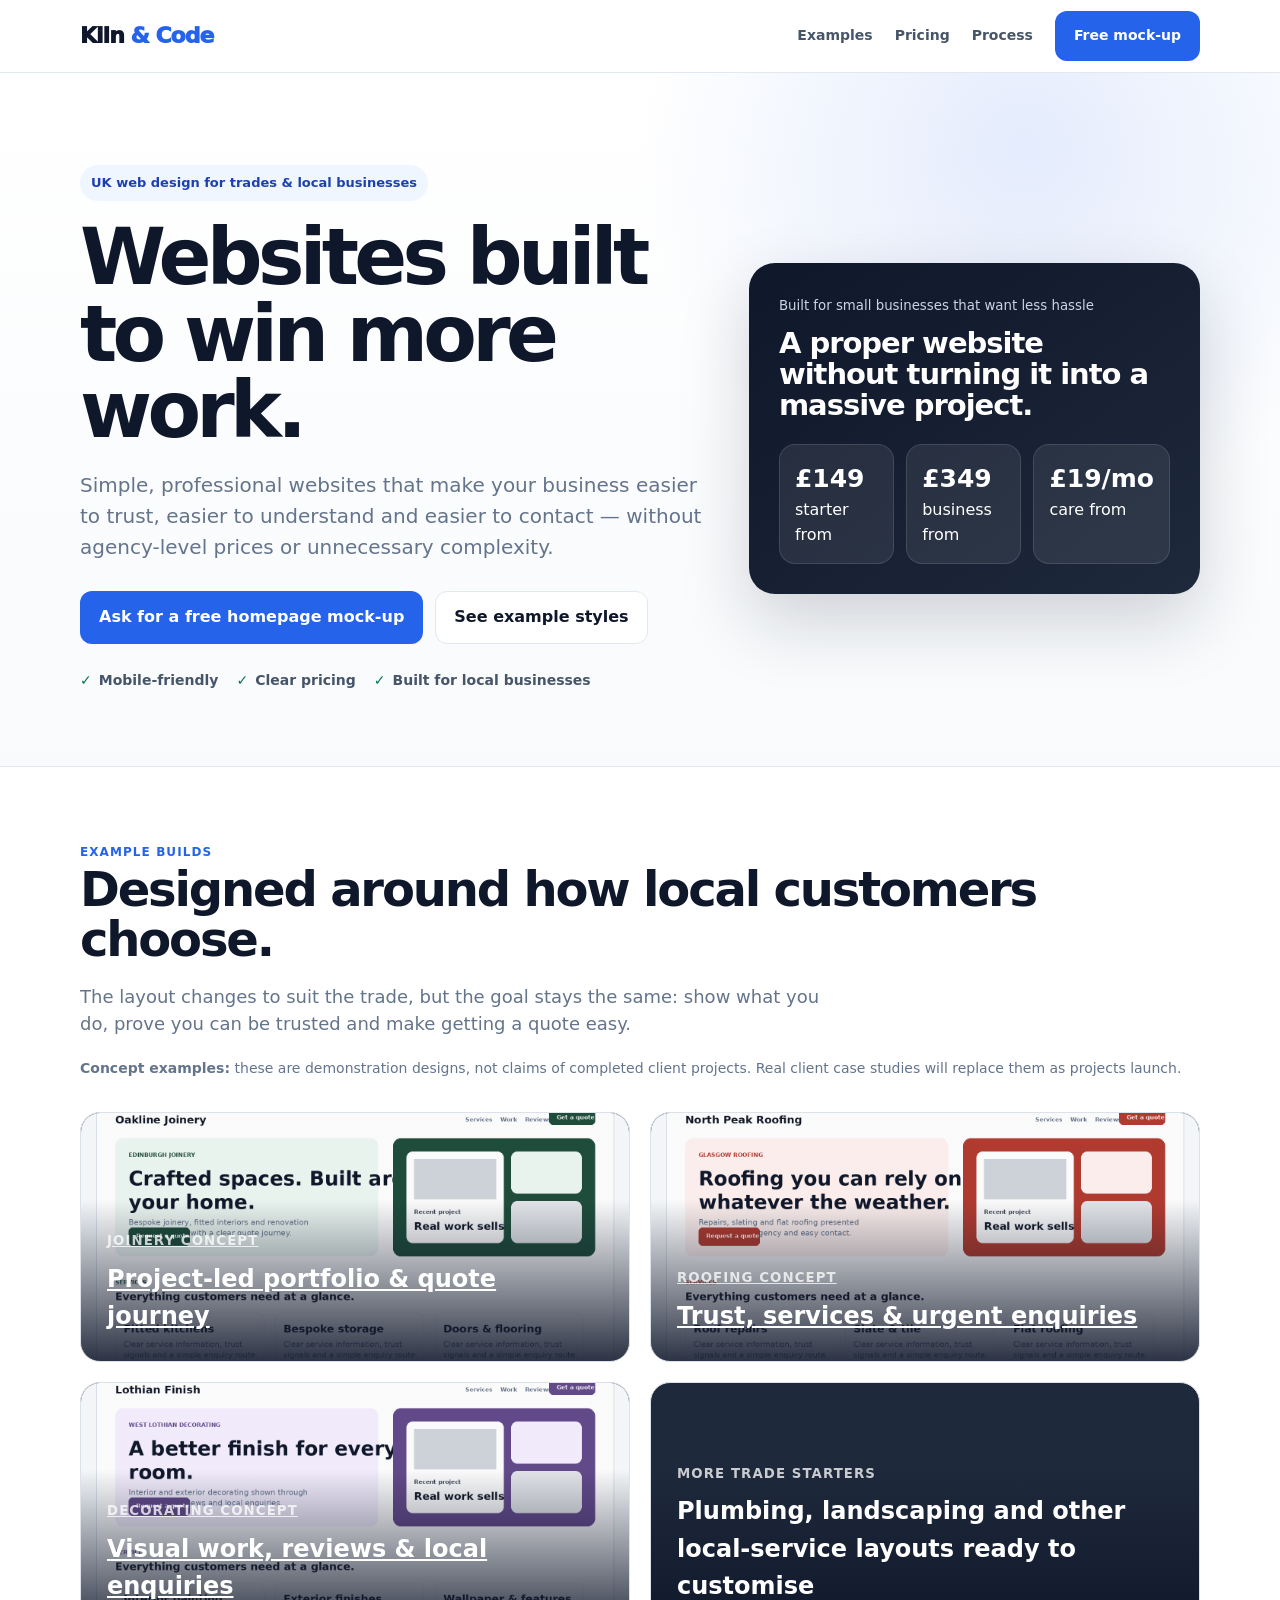
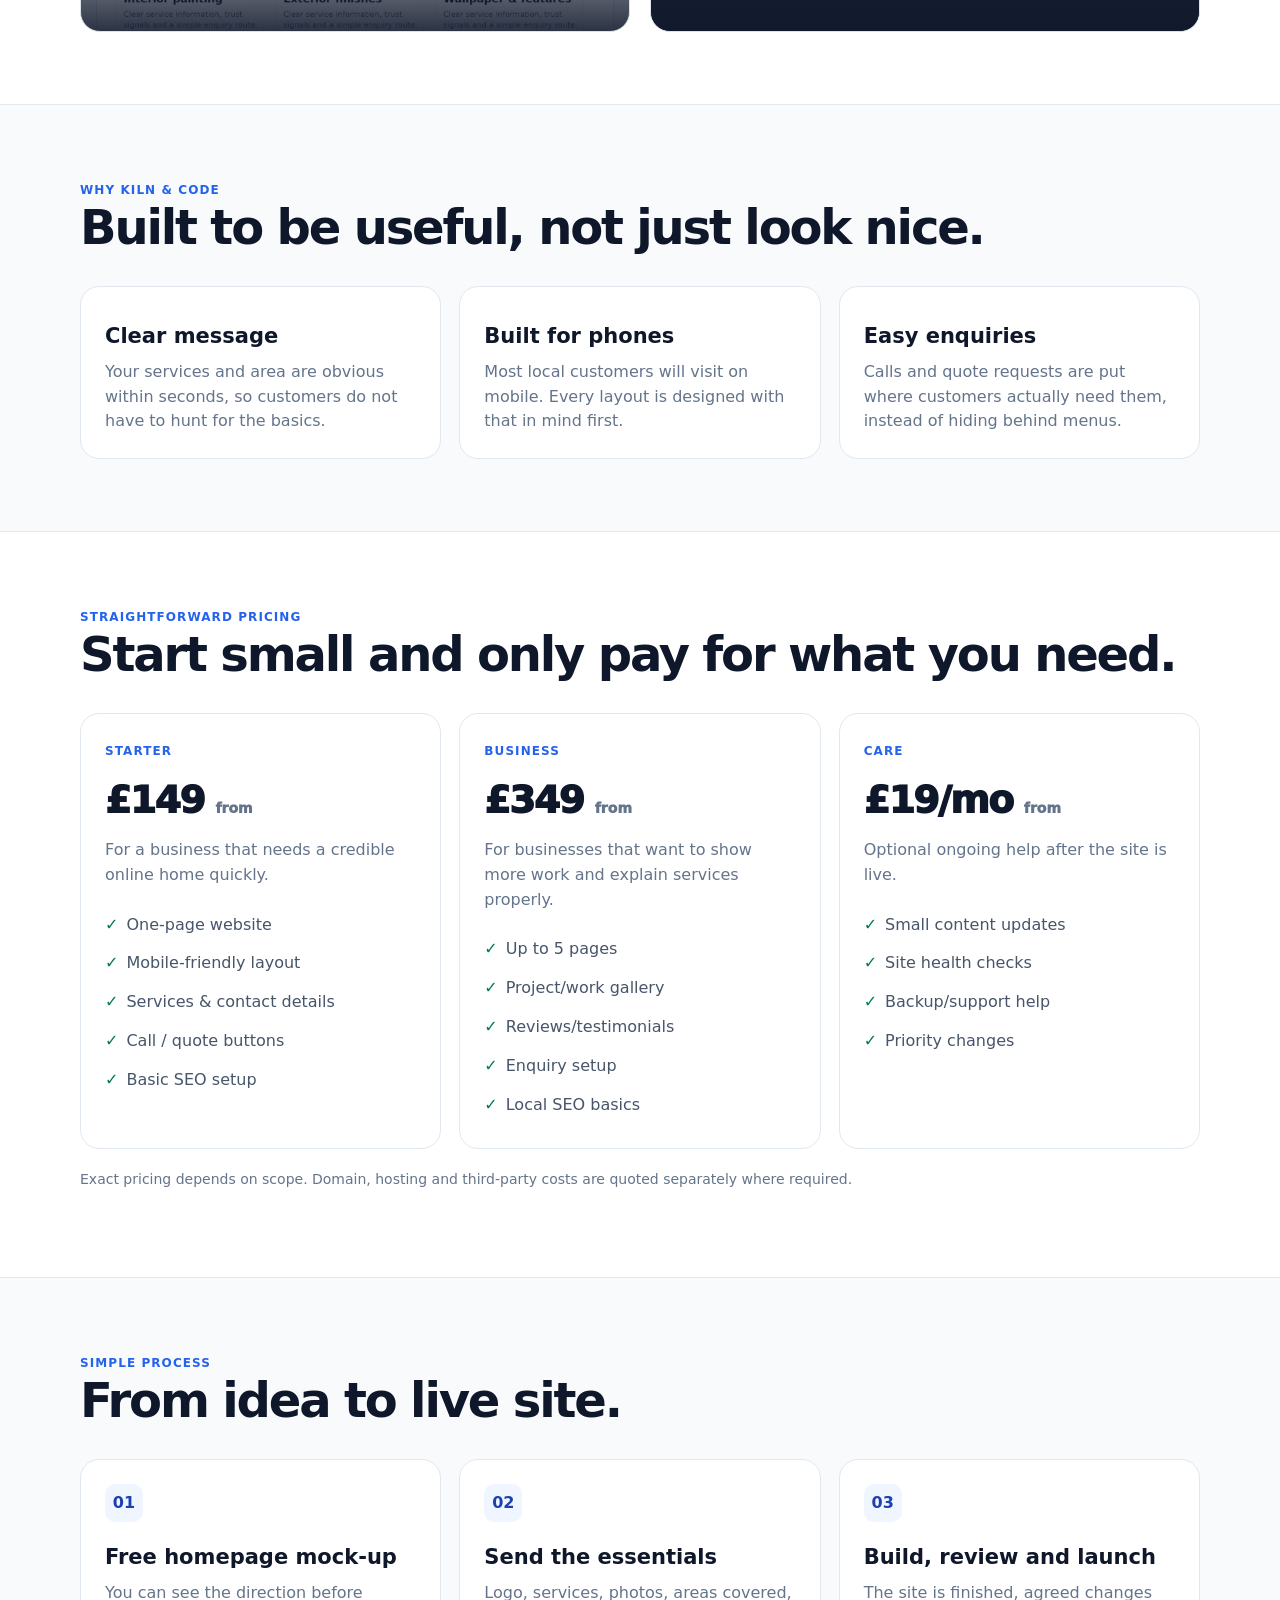
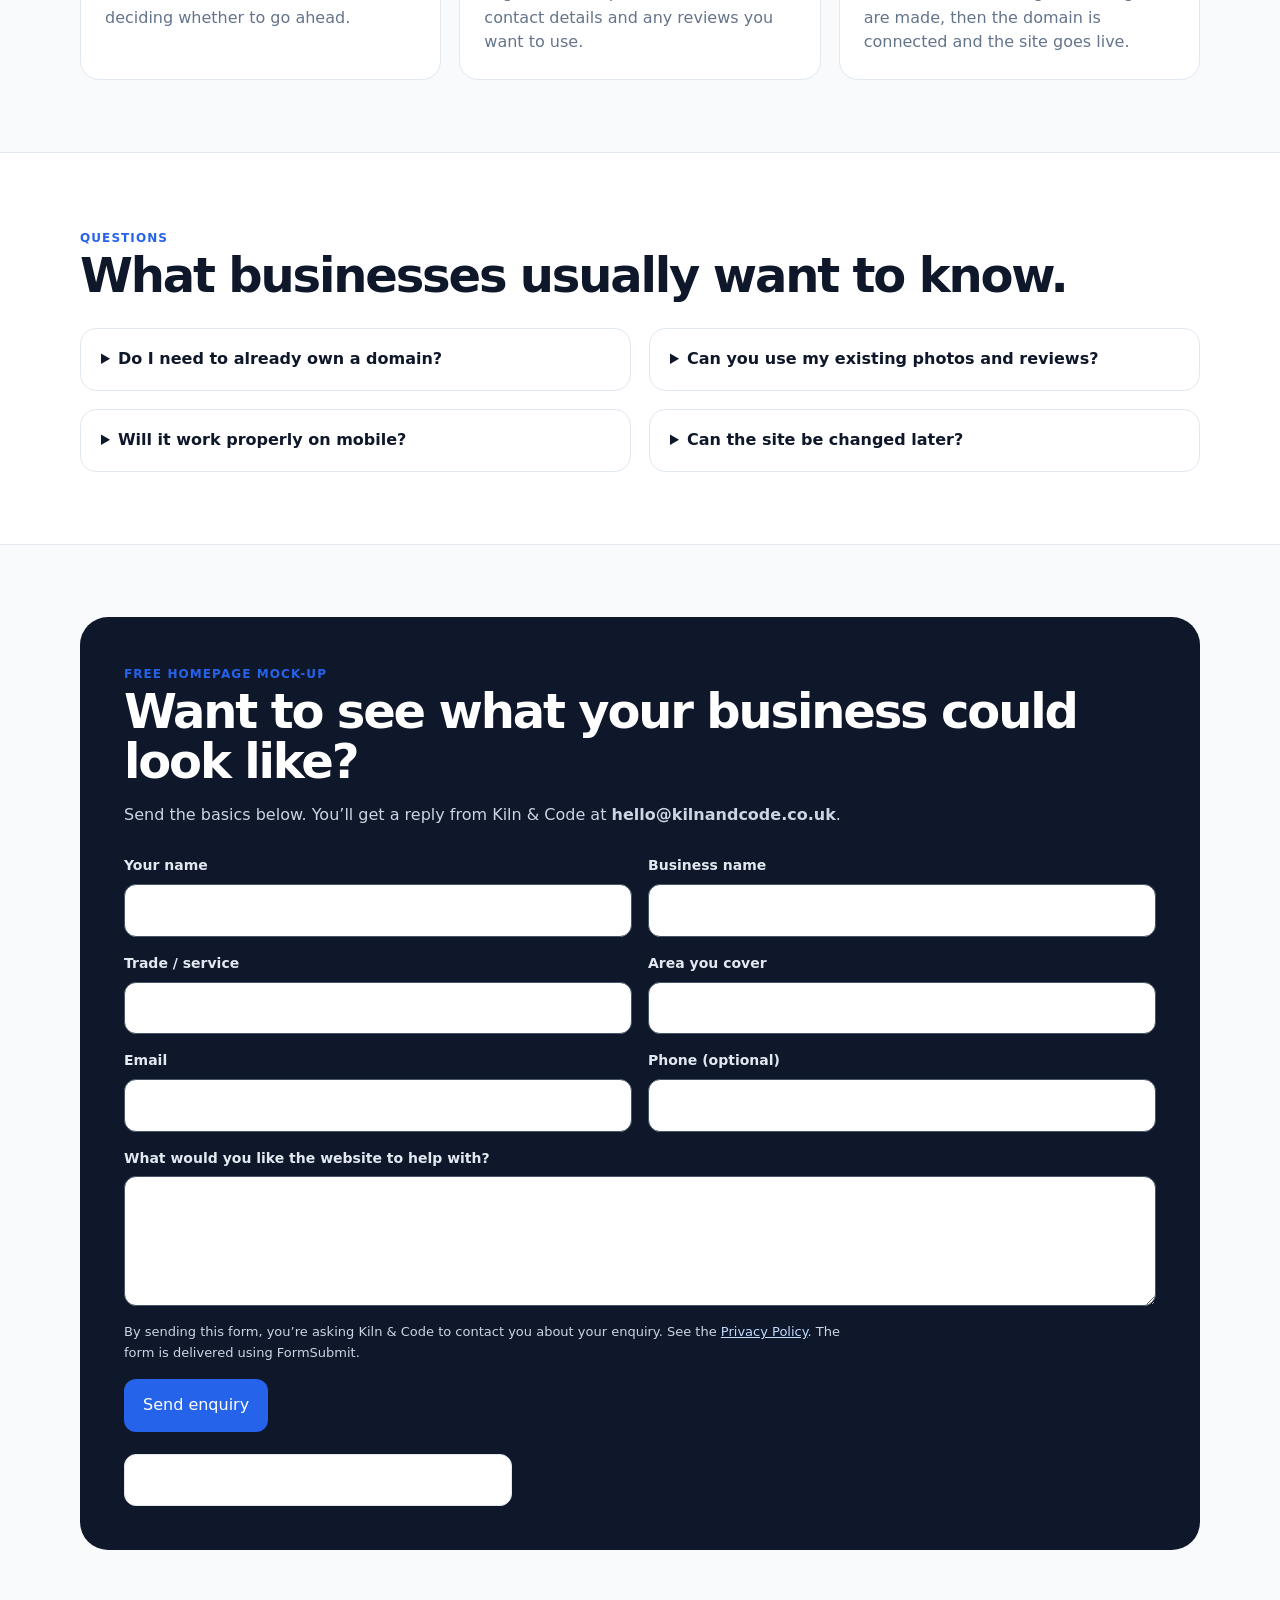
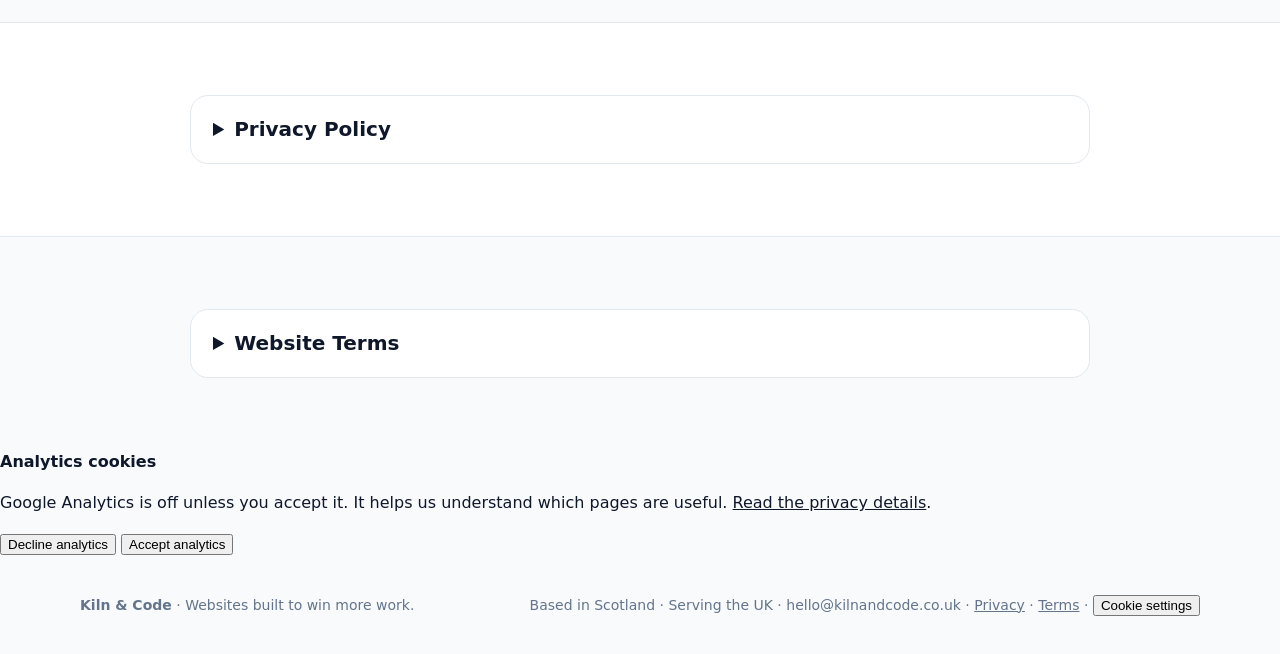
==== commit 5bc202d0: "Add analytics consent controls and privacy notice" ====
--- a/index.html
+++ b/index.html
@@ -16,106 +16,8 @@
   <meta name="twitter:description" content="Straightforward, mobile-friendly websites for trades and local businesses across the UK.">
   <meta name="theme-color" content="#0f172a">
   <title>Kiln & Code — Websites built to win more work</title>
-  <style>
-    :root{
-      --ink:#0f172a; --muted:#64748b; --bg:#f8fafc; --card:#fff; --line:#e2e8f0;
-      --accent:#2563eb; --accent-dark:#1d4ed8; --soft:#eff6ff; --success:#047857; --max:1120px;
-    }
-    *{box-sizing:border-box}
-    html{scroll-behavior:smooth}
-    body{margin:0;font-family:Inter,ui-sans-serif,system-ui,-apple-system,BlinkMacSystemFont,"Segoe UI",sans-serif;color:var(--ink);background:var(--bg);line-height:1.55}
-    a{color:inherit}
-    .wrap{width:min(var(--max),calc(100% - 36px));margin:auto}
-    .nav{position:sticky;top:0;z-index:20;background:rgba(255,255,255,.94);backdrop-filter:blur(12px);border-bottom:1px solid var(--line)}
-    .nav .wrap{height:72px;display:flex;align-items:center;justify-content:space-between;gap:20px}
-    .brand{font-weight:950;letter-spacing:-.045em;font-size:22px;text-decoration:none}
-    .brand span{color:var(--accent)}
-    .links{display:flex;gap:22px;align-items:center}
-    .links a{text-decoration:none;color:#475569;font-weight:700;font-size:14px}
-    .btn{display:inline-flex;align-items:center;justify-content:center;padding:13px 18px;border-radius:12px;text-decoration:none;font-weight:850;border:1px solid transparent;transition:.2s ease}
-    .btn:hover{transform:translateY(-1px)}
-    .btn.primary{background:var(--accent);color:#fff}
-    .btn.primary:hover{background:var(--accent-dark)}
-    .btn.secondary{background:#fff;border-color:var(--line)}
-    .hero{padding:92px 0 74px;background:
-      radial-gradient(circle at 80% 10%,rgba(37,99,235,.12),transparent 32%),
-      linear-gradient(180deg,#fff,#f8fafc)}
-    .hero-grid{display:grid;grid-template-columns:1.16fr .84fr;gap:46px;align-items:center}
-    .eyebrow{display:inline-flex;align-items:center;gap:8px;padding:8px 11px;border-radius:999px;background:var(--soft);color:#1e40af;font-size:13px;font-weight:850}
-    h1{font-size:clamp(46px,7vw,78px);letter-spacing:-.06em;line-height:.98;margin:18px 0 22px}
-    .hero p{font-size:20px;color:var(--muted);max-width:700px}
-    .actions{display:flex;gap:12px;flex-wrap:wrap;margin-top:28px}
-    .trust-row{display:flex;gap:18px;flex-wrap:wrap;margin-top:26px;color:#475569;font-size:14px;font-weight:700}
-    .trust-row span:before{content:"✓";color:var(--success);margin-right:7px;font-weight:900}
-    .panel{background:linear-gradient(145deg,#0f172a,#1e293b);color:#fff;border-radius:26px;padding:30px;box-shadow:0 28px 70px rgba(15,23,42,.18)}
-    .panel small{color:#cbd5e1}
-    .panel h2{font-size:29px;line-height:1.08;letter-spacing:-.035em;margin:10px 0 22px}
-    .stats{display:grid;grid-template-columns:repeat(3,1fr);gap:12px}
-    .stat{background:rgba(255,255,255,.08);border:1px solid rgba(255,255,255,.12);border-radius:16px;padding:15px}
-    .stat strong{display:block;font-size:25px}
-    .section{padding:72px 0}
-    .section.white{background:#fff;border-block:1px solid var(--line)}
-    .section h2{font-size:clamp(32px,4vw,48px);letter-spacing:-.045em;margin:0 0 14px;line-height:1.05}
-    .lead{font-size:18px;color:var(--muted);max-width:760px}
-    .tag{font-size:12px;font-weight:900;color:var(--accent);text-transform:uppercase;letter-spacing:.09em}
-    .cards{display:grid;grid-template-columns:repeat(3,1fr);gap:18px;margin-top:34px}
-    .card{background:var(--card);border:1px solid var(--line);border-radius:19px;padding:24px}
-    .card h3{margin:9px 0 7px;font-size:21px}
-    .card p{color:var(--muted);margin:0}
-    .price{font-size:38px;font-weight:950;letter-spacing:-.045em;margin:8px 0}
-    .price small{font-size:14px;color:var(--muted);letter-spacing:0}
-    .features{padding:0;list-style:none;margin:18px 0 0}
-    .features li{padding:7px 0;color:#475569}
-    .features li:before{content:"✓";font-weight:900;color:var(--success);margin-right:8px}
-    .showcase{display:grid;grid-template-columns:repeat(2,1fr);gap:20px;margin-top:32px}
-    .shot{min-height:250px;border-radius:20px;color:#fff;display:flex;flex-direction:column;justify-content:flex-end;background:#1e293b;position:relative;overflow:hidden;border:1px solid #dbe2ea}.shot img{position:absolute;inset:0;width:100%;height:100%;object-fit:cover}.shot .shot-copy{position:relative;z-index:2;padding:26px}.shot:after{content:"";position:absolute;inset:0;background:linear-gradient(180deg,rgba(15,23,42,.02) 35%,rgba(15,23,42,.88))}
-        .shot small{opacity:.76;font-weight:800;letter-spacing:.08em}
-    .shot h3{font-size:24px;margin:8px 0 0}
-    .process{counter-reset:step}
-    .process .card{position:relative}
-    .process .card:before{counter-increment:step;content:"0" counter(step);display:inline-flex;width:38px;height:38px;border-radius:10px;background:var(--soft);color:#1e40af;align-items:center;justify-content:center;font-weight:900;margin-bottom:10px}
-    .faq{display:grid;grid-template-columns:1fr 1fr;gap:18px;margin-top:28px}
-    .faq details{background:#fff;border:1px solid var(--line);border-radius:16px;padding:18px 20px}
-    .faq summary{font-weight:850;cursor:pointer}
-    .faq p{color:var(--muted);margin:12px 0 0}
-    .contact{background:#0f172a;color:#fff;border-radius:28px;padding:44px}
-    .contact p{color:#cbd5e1;max-width:720px}
-    .contact-links{display:flex;gap:12px;flex-wrap:wrap;margin-top:22px}
-    .note{margin-top:20px;color:#64748b;font-size:14px}
-    .footer{padding:38px 0;color:#64748b;font-size:14px}
-    .footer-row{display:flex;justify-content:space-between;gap:20px;flex-wrap:wrap}
-    .enquiry-form{margin-top:28px;display:grid;grid-template-columns:1fr 1fr;gap:16px}
-    .field{display:flex;flex-direction:column;gap:7px}
-    .field.full{grid-column:1/-1}
-    .field label{font-size:14px;font-weight:800;color:#e2e8f0}
-    .field input,.field textarea{width:100%;border:1px solid #475569;border-radius:12px;padding:13px 14px;font:inherit;background:#fff;color:#0f172a}
-    .field input:focus,.field textarea:focus{outline:3px solid rgba(96,165,250,.35);border-color:#60a5fa}
-    .field textarea{min-height:130px;resize:vertical}
-    .form-note{grid-column:1/-1;font-size:13px;color:#cbd5e1!important;margin:0}
-    .form-note a{color:#bfdbfe}
-    .enquiry-form .submit{grid-column:1/-1;justify-self:start;cursor:pointer;font:inherit}
-    .hp{position:absolute!important;left:-9999px!important;opacity:0!important}
-    @media(max-width:820px){
-      .hero-grid,.cards,.showcase,.faq{grid-template-columns:1fr}
-      .links a:not(.btn){display:none}
-      .hero{padding-top:62px}
-      .stats{grid-template-columns:1fr}
-      .contact{padding:30px}
-      .enquiry-form{grid-template-columns:1fr}
-      .field.full,.form-note,.enquiry-form .submit{grid-column:1}
-    }
-  
-.legal-wrap{max-width:900px}
-.legal-details{border:1px solid var(--line);border-radius:18px;background:#fff;padding:18px 22px}
-.legal-details summary{cursor:pointer;font-size:20px;font-weight:900}
-.legal-content{margin-top:20px;color:#475569}
-.legal-content nav,.legal-content footer{display:none}
-.legal-content h1{font-size:34px;line-height:1.1;margin:0 0 14px;letter-spacing:-.03em}
-.legal-content h2{font-size:22px;margin:26px 0 8px}
-.legal-content p,.legal-content li{font-size:15px}
-.legal-content a{color:var(--accent)}
-
-</style>
+  <link rel="stylesheet" href="/assets/styles.css">
+  <script src="/assets/analytics-consent.js" defer></script>
   <script type="application/ld+json">
   {
     "@context":"https://schema.org",
@@ -175,9 +77,9 @@
       <p class="lead">The layout changes to suit the trade, but the goal stays the same: show what you do, prove you can be trusted and make getting a quote easy.</p>
       <p class="note"><strong>Concept examples:</strong> these are demonstration designs, not claims of completed client projects. Real client case studies will replace them as projects launch.</p>
       <div class="showcase">
-        <a class="shot" href="#work"><img src="[data-uri]" alt="Joinery website concept"><div class="shot-copy"><small>JOINERY CONCEPT</small><h3>Project-led portfolio & quote journey</h3></div></a>
-        <a class="shot" href="#work"><img src="[data-uri]" alt="Roofing website concept"><div class="shot-copy"><small>ROOFING CONCEPT</small><h3>Trust, services & urgent enquiries</h3></div></a>
-        <a class="shot" href="#work"><img src="[data-uri]" alt="Decorator website concept"><div class="shot-copy"><small>DECORATING CONCEPT</small><h3>Visual work, reviews & local enquiries</h3></div></a>
+        <a class="shot" href="#work"><img src="/assets/joinery-concept.png" loading="lazy" decoding="async" alt="Joinery website concept"><div class="shot-copy"><small>JOINERY CONCEPT</small><h3>Project-led portfolio & quote journey</h3></div></a>
+        <a class="shot" href="#work"><img src="/assets/roofing-concept.png" loading="lazy" decoding="async" alt="Roofing website concept"><div class="shot-copy"><small>ROOFING CONCEPT</small><h3>Trust, services & urgent enquiries</h3></div></a>
+        <a class="shot" href="#work"><img src="/assets/decorator-concept.png" loading="lazy" decoding="async" alt="Decorator website concept"><div class="shot-copy"><small>DECORATING CONCEPT</small><h3>Visual work, reviews & local enquiries</h3></div></a>
         <div class="shot"><div class="shot-copy"><small>MORE TRADE STARTERS</small><h3>Plumbing, landscaping and other local-service layouts ready to customise</h3></div></div>
       </div>
     </div>
@@ -259,7 +161,7 @@
       <span class="tag">Free homepage mock-up</span>
       <h2>Want to see what your business could look like?</h2>
       <p>Send the basics below. You’ll get a reply from Kiln & Code at <strong>hello@kilnandcode.co.uk</strong>.</p>
-      <form class="enquiry-form" action="https://formsubmit.co/hello@kilnandcode.co.uk" method="POST">
+      <form class="enquiry-form" action="https://formsubmit.co/41d8684cdf6e7dfa3ff998f9a939437c" method="POST">
         <input type="hidden" name="_subject" value="New Kiln & Code website enquiry">
         <input type="hidden" name="_template" value="table">
         <input type="hidden" name="_next" value="https://www.kilnandcode.co.uk/thanks.html">
@@ -286,7 +188,7 @@
   <div class="wrap legal-wrap">
     <details class="legal-details">
       <summary>Privacy Policy</summary>
-      <div class="legal-content"><main class="wrap"><a class="back" href="/">← Kiln & Code</a><h1>Privacy Policy</h1><p>Last updated: 28 September 2026</p><div class="box"><strong>Contact:</strong> hello@kilnandcode.co.uk</div><p>Kiln & Code is a web-design business based in Scotland and serving the UK. This notice explains how personal information is handled when you visit the website, make an enquiry, become a client, or receive limited business-to-business outreach from us.</p><h2>Information we collect</h2><p>When you contact us or use the enquiry form, we may receive your name, email address, phone number, business details and any information you choose to send. For targeted business outreach, we may also record limited public business-contact information such as a business name, contact name or role where publicly listed, business email or phone number, company status, website status, source links and outreach or opt-out history.</p><h2>Where business-contact information comes from</h2><p>Business-contact information used for outreach may come from publicly available sources such as a business website, Companies House, public trade or local-authority directories, and reputable business listings. Public availability does not by itself mean that a person has consented to marketing.</p><h2>Why we use information</h2><p>We use information to respond to enquiries, prepare website mock-ups and quotes, deliver agreed services, manage payments, keep appropriate business records and, where permitted, carry out proportionate business-to-business outreach. Depending on the situation, our lawful basis may include taking steps at your request before a contract, performing a contract, complying with legal obligations, or legitimate interests after considering the impact on the individual.</p><h2>Business outreach and your choices</h2><p>Our unsolicited email outreach is aimed at corporate businesses and uses verified public business contact routes. We identify Kiln & Code in the message and provide a simple way to object or opt out. We do not treat a public email address as consent, and we do not knowingly send unsolicited electronic-mail marketing to sole traders or other individual subscribers unless a lawful PECR route applies. You can object to direct marketing at any time by replying to an outreach message or emailing hello@kilnandcode.co.uk.</p><h2>Enquiry form provider</h2><p>The website enquiry form is delivered using FormSubmit, which processes the information you enter so it can be emailed to Kiln & Code. FormSubmit states that form submissions may be retained by its service for up to 30 days. You can instead contact us directly by email if you prefer not to use the form.</p><h2>Who may receive information</h2><p>We may use service providers such as email, website hosting, cloud storage, form delivery and payment providers where necessary to run the business. These providers process information under their own terms and data-protection obligations. We do not sell personal information.</p><h2>How long we keep it</h2><p>We keep information only for as long as reasonably needed for the enquiry, project, accounting, legal, support or outreach purpose for which it was collected. If you object to marketing or opt out, we may keep a minimal suppression record, such as the business/contact identifier and opt-out date, so we can honour that request and avoid contacting you again.</p><h2>Your rights</h2><p>Depending on UK data-protection law and your circumstances, you may have rights to access, correct, erase, restrict or object to certain uses of your information. You have an absolute right to object to the use of your personal data for direct marketing. You may also complain to the UK Information Commissioner’s Office (ICO).</p><h2>Updates</h2><p>We regularly review this notice and will update it if our website, outreach process or service providers materially change how personal information is handled.</p></main></div></main></div>
+      <div class="legal-content"><main class="wrap"><a class="back" href="/">← Kiln & Code</a><h1>Privacy Policy</h1><p>Last updated: 28 September 2026</p><div class="box"><strong>Contact:</strong> hello@kilnandcode.co.uk</div><p>Kiln & Code is a web-design business based in Scotland and serving the UK. This notice explains how personal information is handled when you visit the website, make an enquiry, become a client, or receive limited business-to-business outreach from us.</p><h2>Information we collect</h2><p>When you contact us or use the enquiry form, we may receive your name, email address, phone number, business details and any information you choose to send. For targeted business outreach, we may also record limited public business-contact information such as a business name, contact name or role where publicly listed, business email or phone number, company status, website status, source links and outreach or opt-out history.</p><h2>Where business-contact information comes from</h2><p>Business-contact information used for outreach may come from publicly available sources such as a b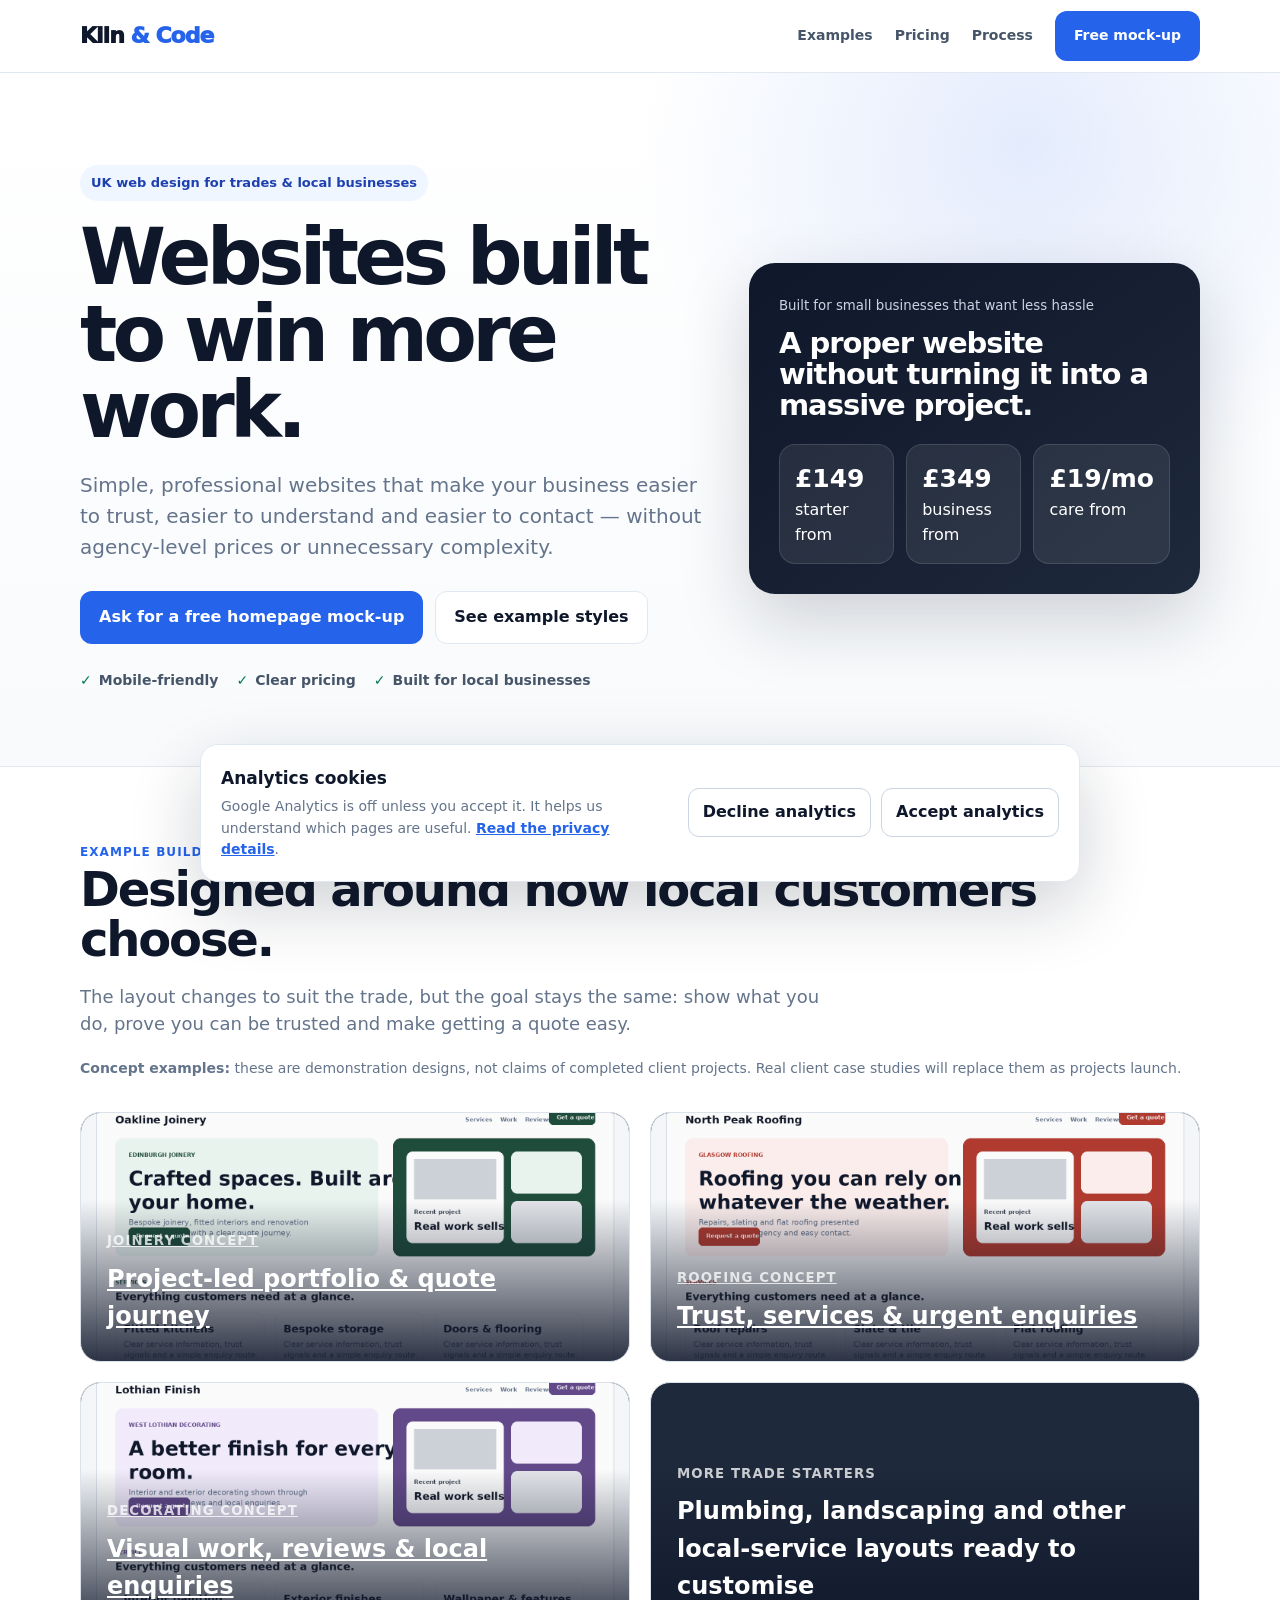
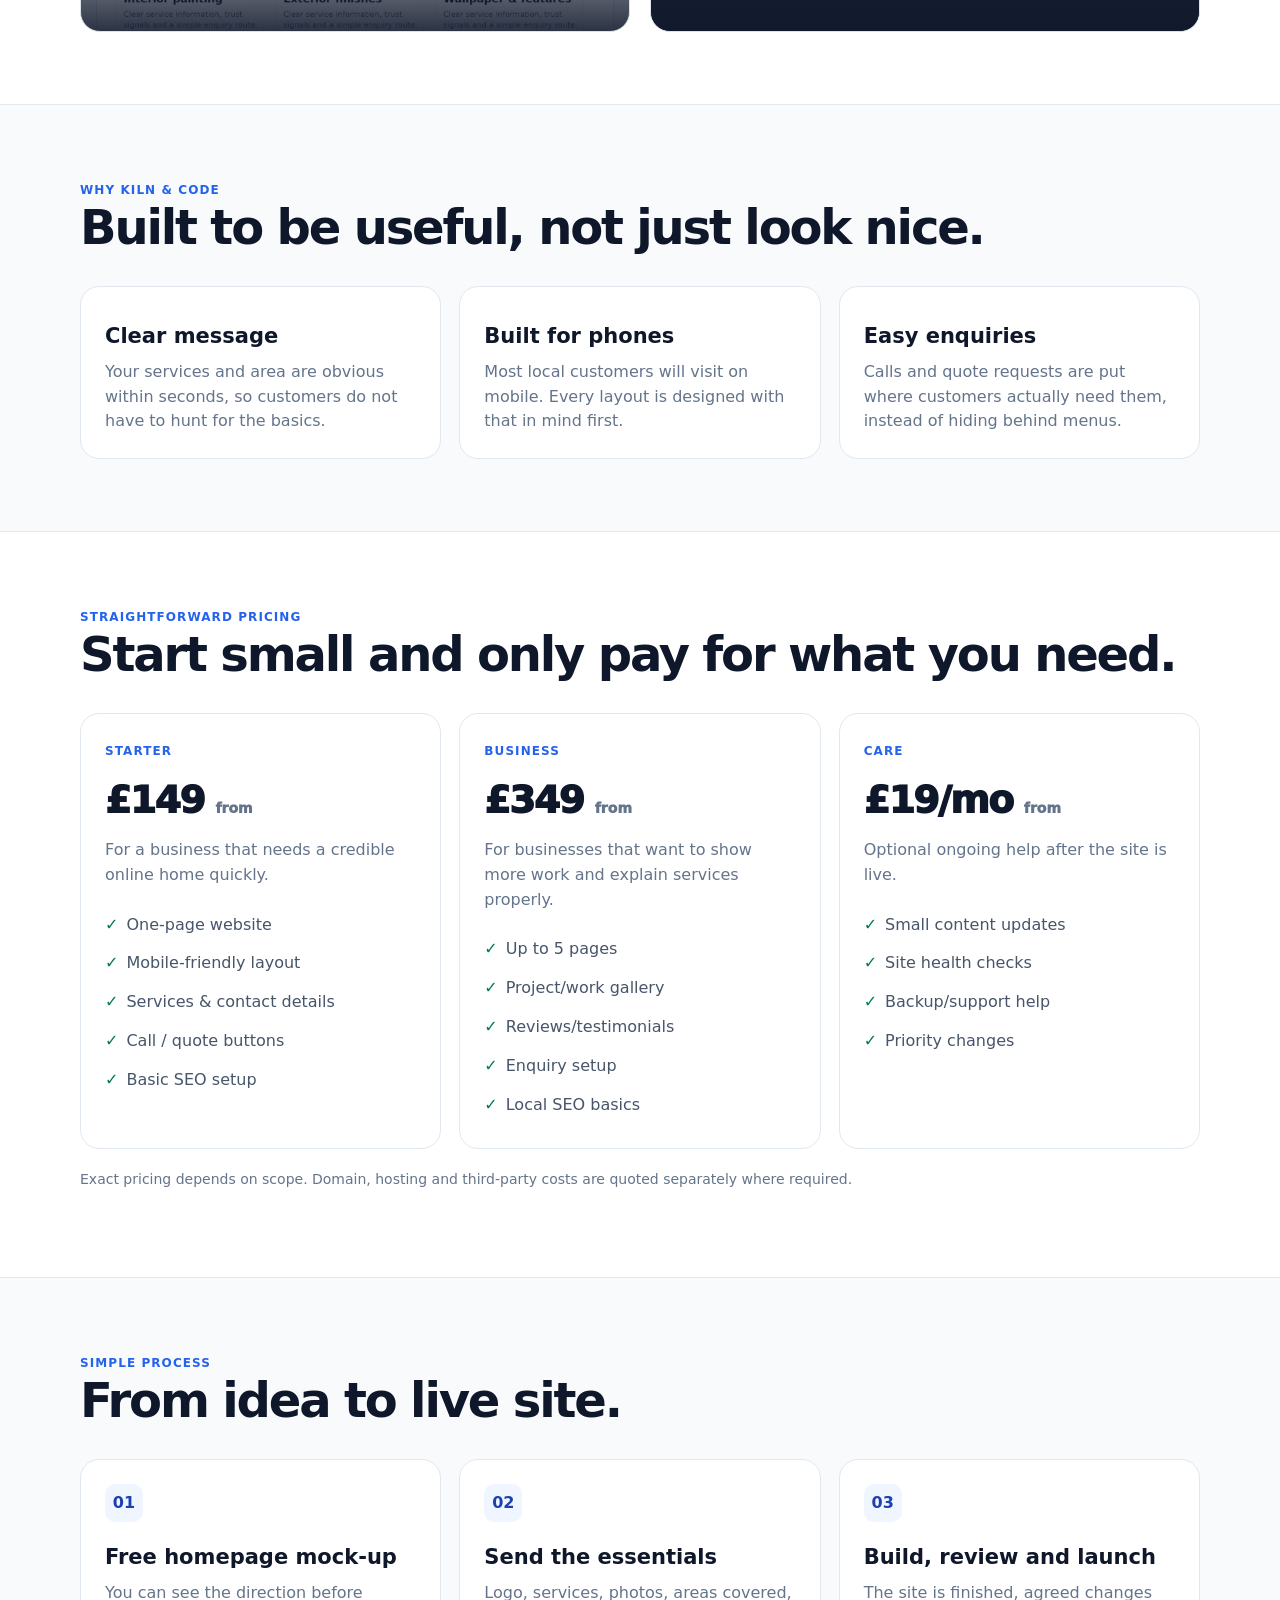
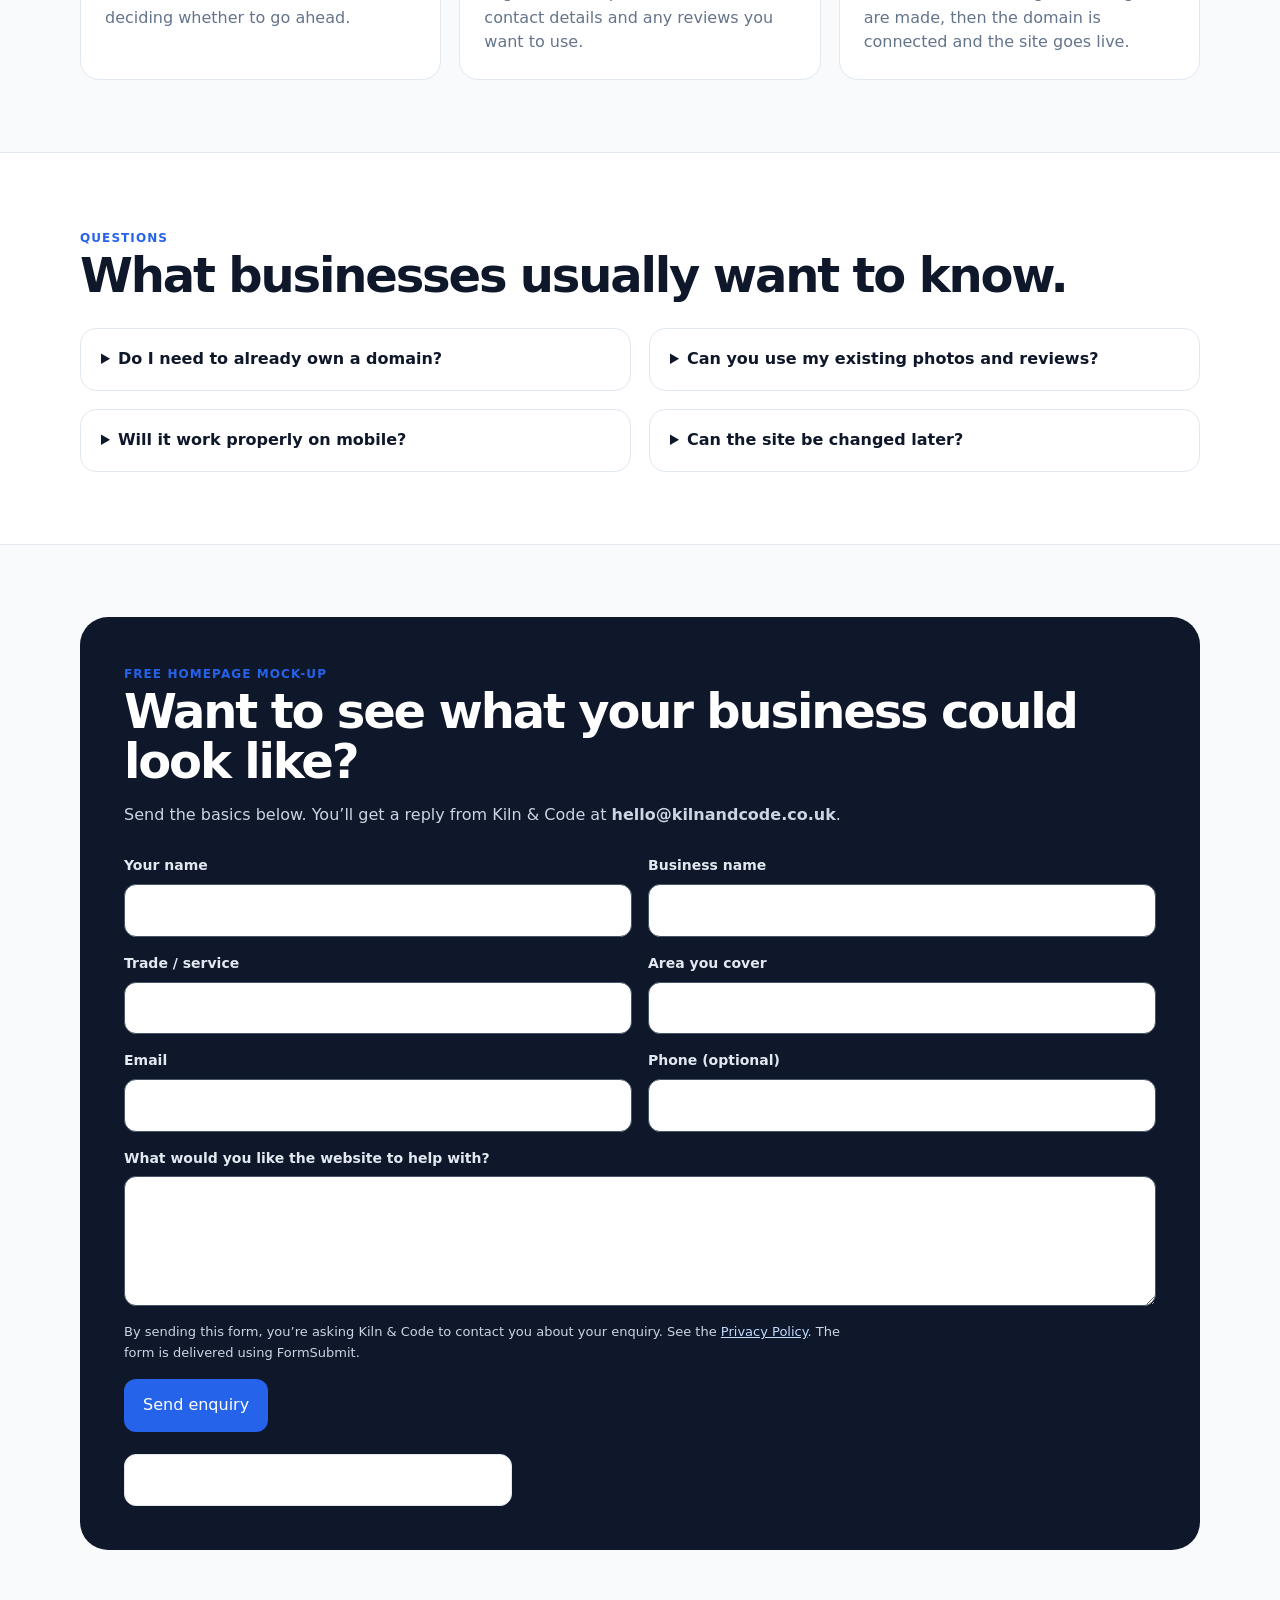
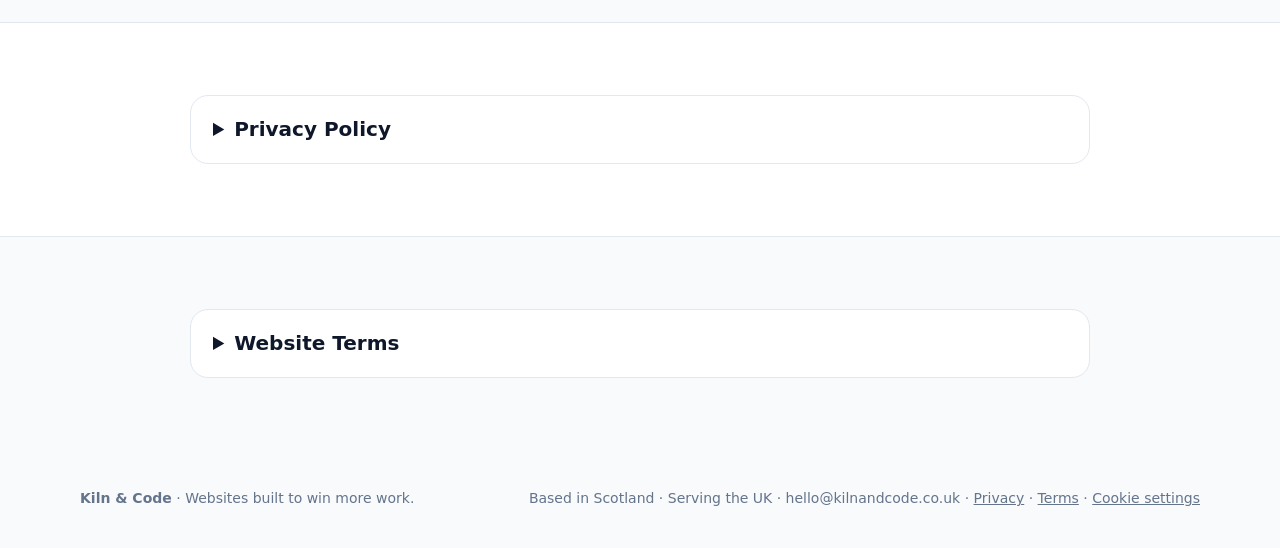
==== commit c4ac046d: "Capture outreach attribution in enquiries" ====
--- a/index.html
+++ b/index.html
@@ -166,6 +166,11 @@
         <input type="hidden" name="_template" value="table">
         <input type="hidden" name="_next" value="https://www.kilnandcode.co.uk/thanks.html">
         <input type="hidden" name="_url" value="https://www.kilnandcode.co.uk/">
+        <input type="hidden" name="utm_source" data-attribution="utm_source">
+        <input type="hidden" name="utm_medium" data-attribution="utm_medium">
+        <input type="hidden" name="utm_campaign" data-attribution="utm_campaign">
+        <input type="hidden" name="landing_page" data-attribution="landing_page">
+        <input type="hidden" name="referrer" data-attribution="referrer">
         <input class="hp" type="text" name="_honey" tabindex="-1" autocomplete="off">
         <div class="field"><label for="name">Your name</label><input id="name" name="name" autocomplete="name" required></div>
         <div class="field"><label for="business">Business name</label><input id="business" name="business" autocomplete="organization" required></div>
--- a/assets/styles.css
+++ b/assets/styles.css
@@ -95,3 +95,14 @@
 .legal-content h2{font-size:22px;margin:26px 0 8px}
 .legal-content p,.legal-content li{font-size:15px}
 .legal-content a{color:var(--accent)}
+
+.footer-cookie-link{border:0;background:none;padding:0;color:inherit;font:inherit;text-decoration:underline;cursor:pointer}
+.cookie-banner{position:fixed;z-index:100;left:18px;right:18px;bottom:18px;max-width:880px;margin:auto;background:#fff;border:1px solid var(--line);border-radius:18px;box-shadow:0 24px 70px rgba(15,23,42,.2);padding:20px;display:flex;align-items:center;justify-content:space-between;gap:22px;opacity:0;transform:translateY(12px);transition:opacity .18s ease,transform .18s ease}
+.cookie-banner.is-visible{opacity:1;transform:translateY(0)}
+.cookie-banner-copy strong{display:block;font-size:17px}
+.cookie-banner-copy p{margin:5px 0 0;color:#64748b;font-size:14px}
+.cookie-banner-copy a{color:var(--accent);font-weight:700}
+.cookie-actions{display:flex;gap:10px;flex-wrap:wrap;flex:0 0 auto}
+.cookie-actions button{appearance:none;border:1px solid #cbd5e1;background:#fff;color:#0f172a;border-radius:11px;padding:11px 14px;font:inherit;font-weight:800;cursor:pointer}
+.cookie-actions button:hover{background:#f8fafc}
+@media(max-width:700px){.cookie-banner{align-items:stretch;flex-direction:column}.cookie-actions{display:grid;grid-template-columns:1fr 1fr}.cookie-actions button{width:100%}}
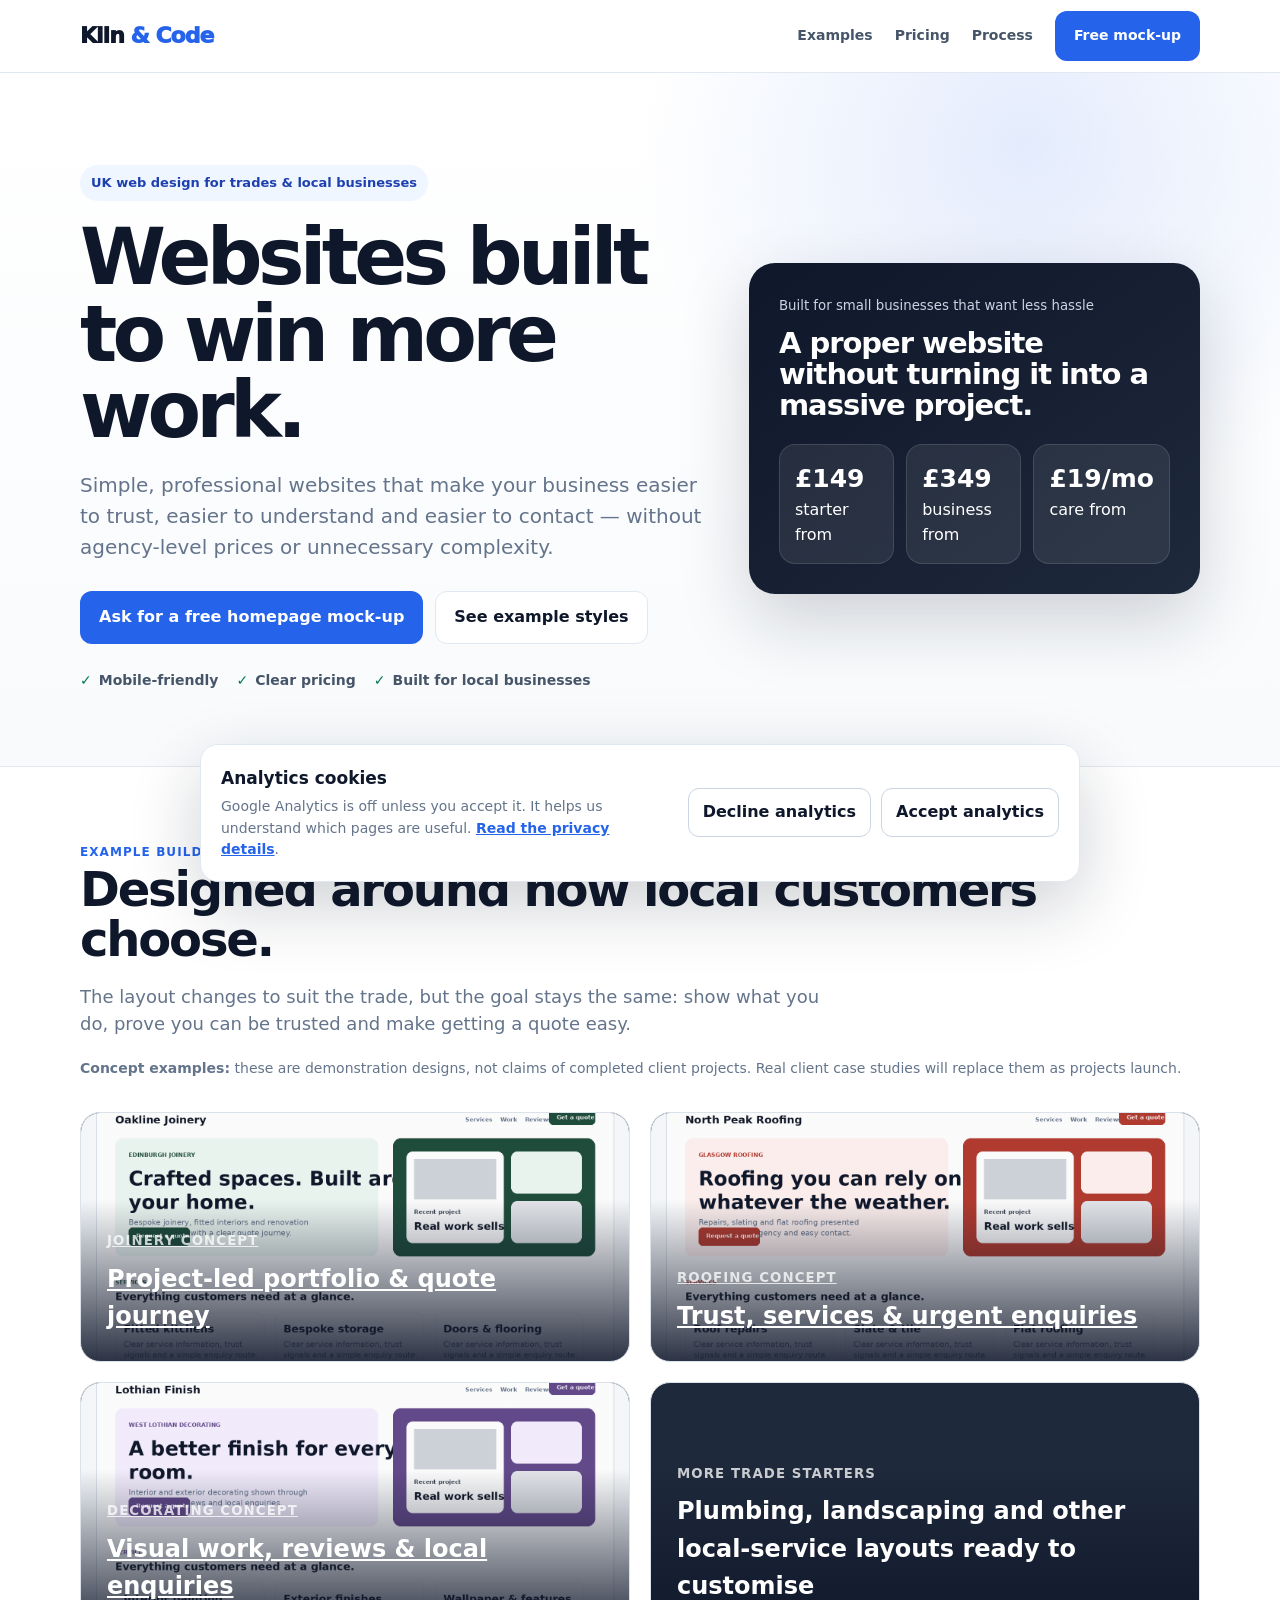
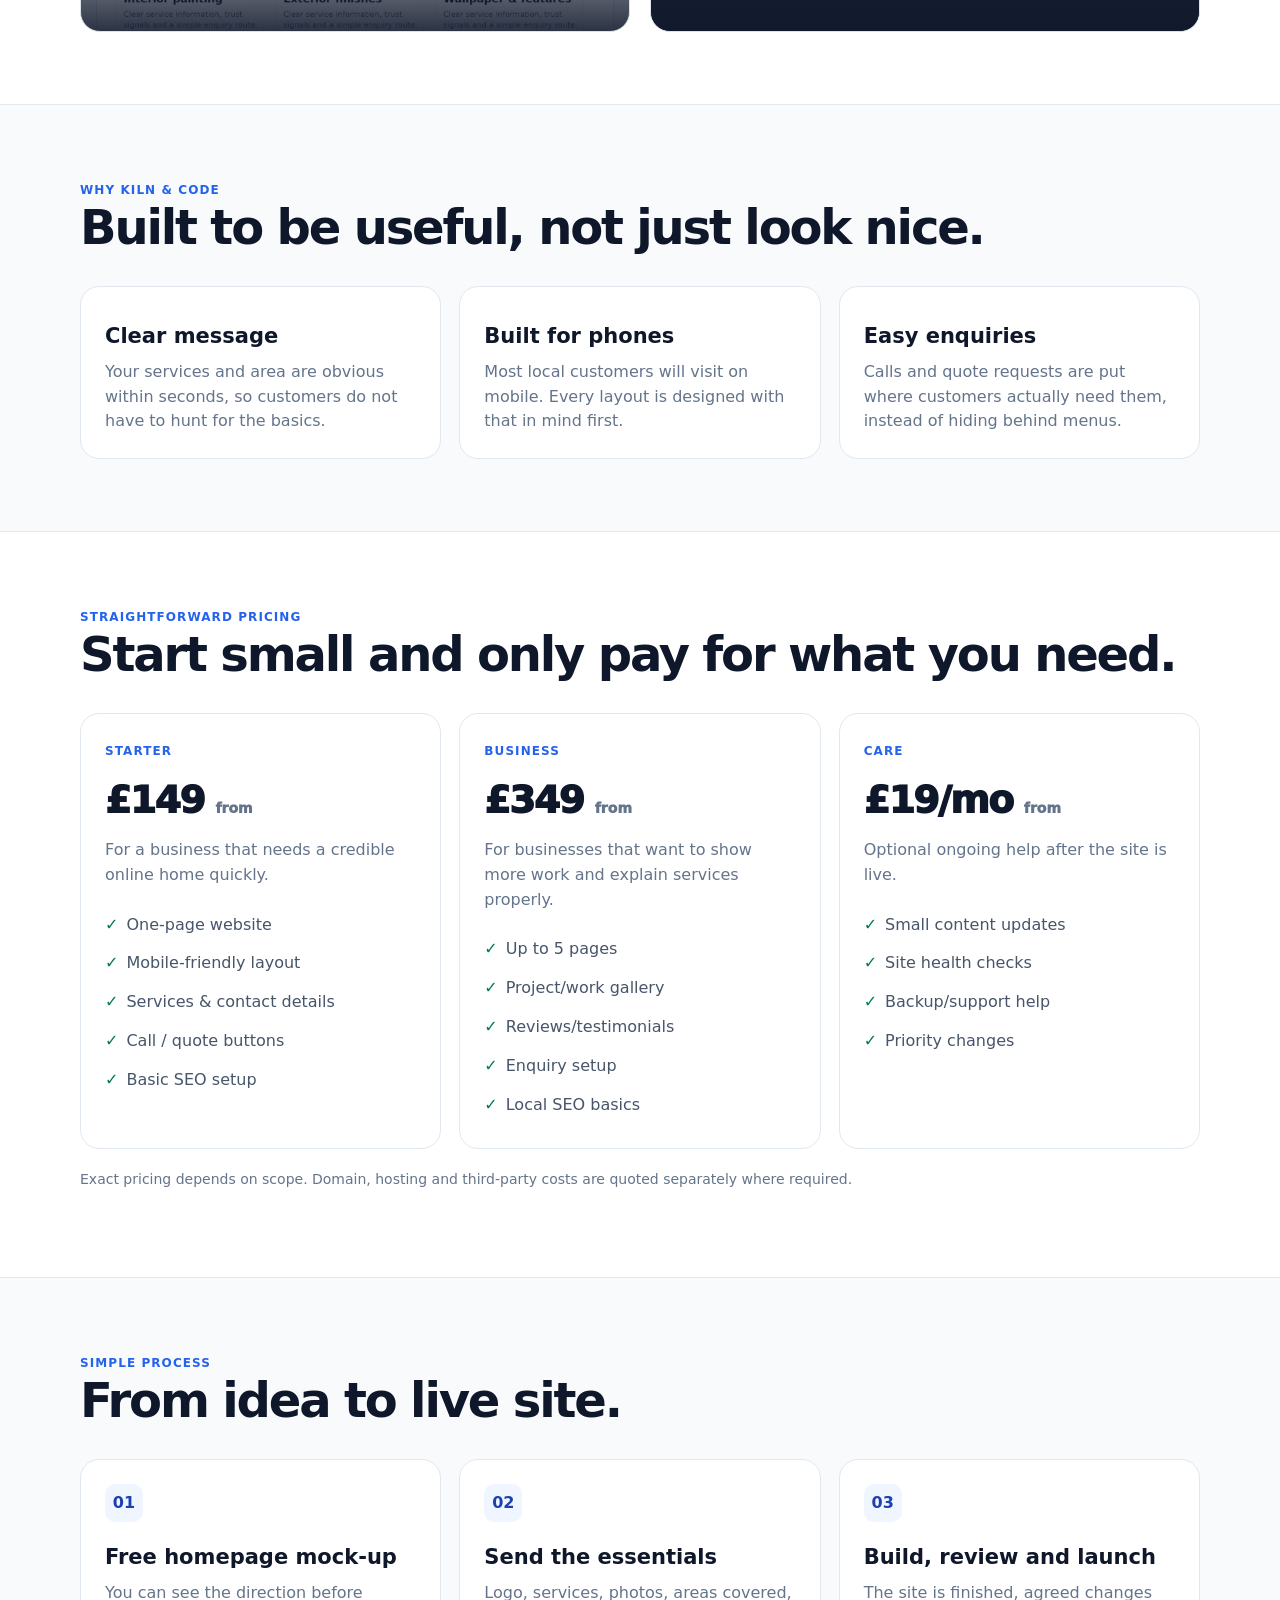
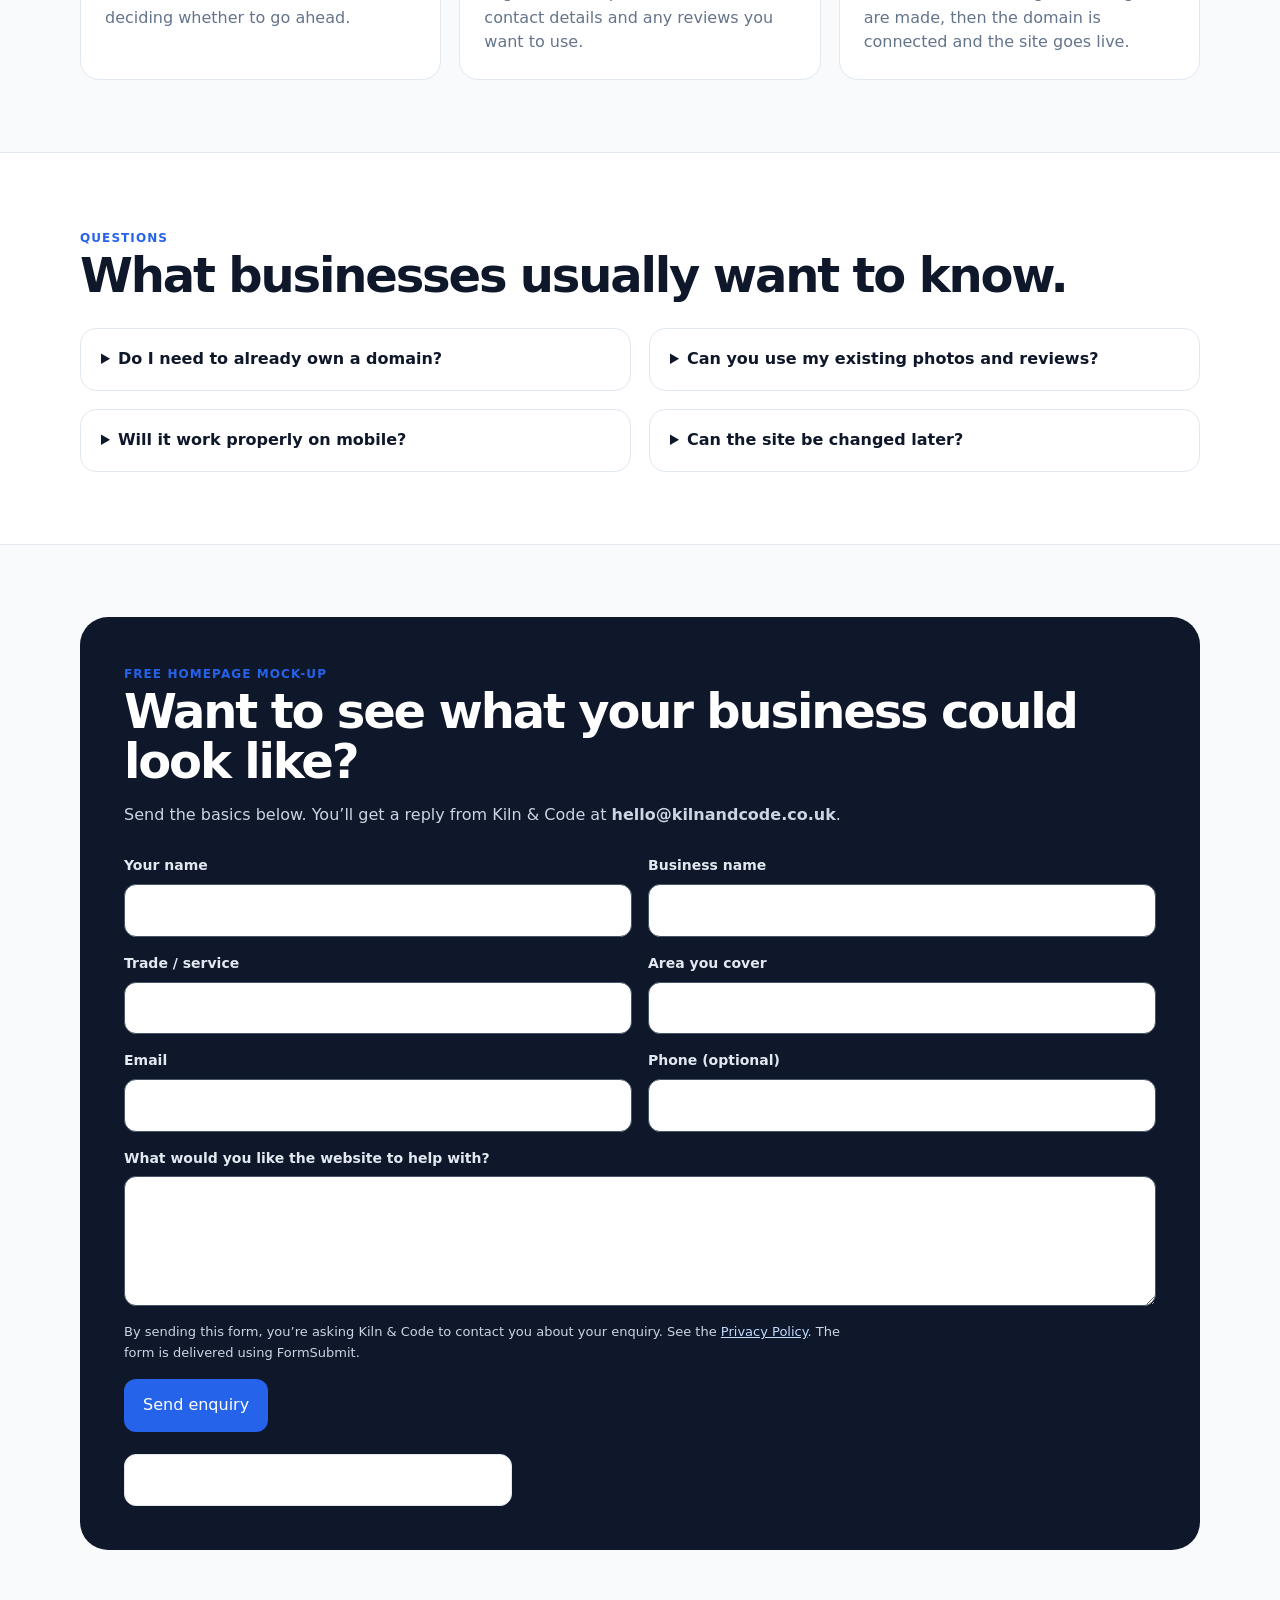
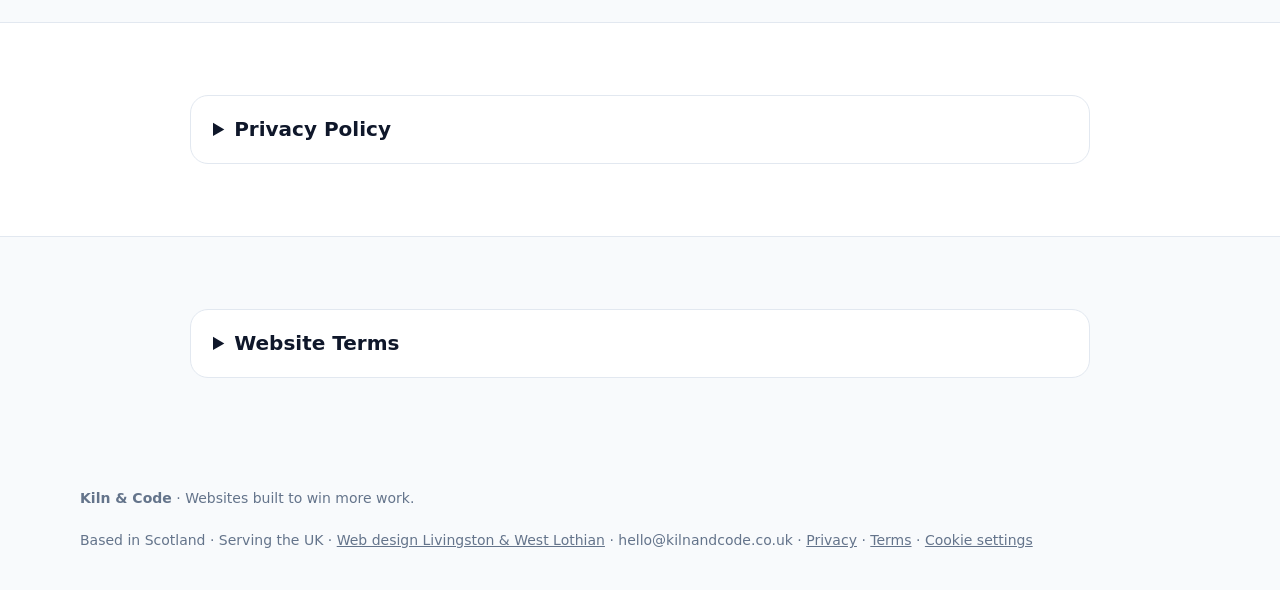
==== commit 8b9ef631: "Add local service link and funnel tracking" ====
--- a/index.html
+++ b/index.html
@@ -50,7 +50,7 @@
         <h1>Websites built to win more work.</h1>
         <p>Simple, professional websites that make your business easier to trust, easier to understand and easier to contact — without agency-level prices or unnecessary complexity.</p>
         <div class="actions">
-          <a class="btn primary" href="#enquiry">Ask for a free homepage mock-up</a>
+          <a class="btn primary" href="#enquiry" data-ga-event="cta_click" data-ga-label="hero_free_mockup">Ask for a free homepage mock-up</a>
           <a class="btn secondary" href="#work">See example styles</a>
         </div>
         <div class="trust-row">
@@ -180,7 +180,7 @@
         <div class="field"><label for="phone">Phone (optional)</label><input id="phone" name="phone" type="tel" autocomplete="tel"></div>
         <div class="field full"><label for="message">What would you like the website to help with?</label><textarea id="message" name="message" required></textarea></div>
         <p class="form-note">By sending this form, you’re asking Kiln & Code to contact you about your enquiry. See the <a href="#privacy">Privacy Policy</a>. The form is delivered using FormSubmit.</p>
-        <button class="btn primary submit" type="submit">Send enquiry</button>
+        <button class="btn primary submit" type="submit" data-ga-event="form_submit_click" data-ga-label="main_enquiry_form">Send enquiry</button>
       </form>
       <div class="contact-links">
         <a class="btn secondary" href="mailto:hello@kilnandcode.co.uk">Prefer email? hello@kilnandcode.co.uk</a>
@@ -218,7 +218,7 @@
 <footer class="footer">
     <div class="wrap footer-row">
       <div><strong>Kiln & Code</strong> · Websites built to win more work.</div>
-      <div>Based in Scotland · Serving the UK · hello@kilnandcode.co.uk · <a href="#privacy">Privacy</a> · <a href="#terms">Terms</a> · <button type="button" class="footer-cookie-link" data-cookie-settings>Cookie settings</button></div>
+      <div>Based in Scotland · Serving the UK · <a href="/web-design-livingston.html">Web design Livingston &amp; West Lothian</a> · hello@kilnandcode.co.uk · <a href="#privacy">Privacy</a> · <a href="#terms">Terms</a> · <button type="button" class="footer-cookie-link" data-cookie-settings>Cookie settings</button></div>
     </div>
   </footer>
 </body>
